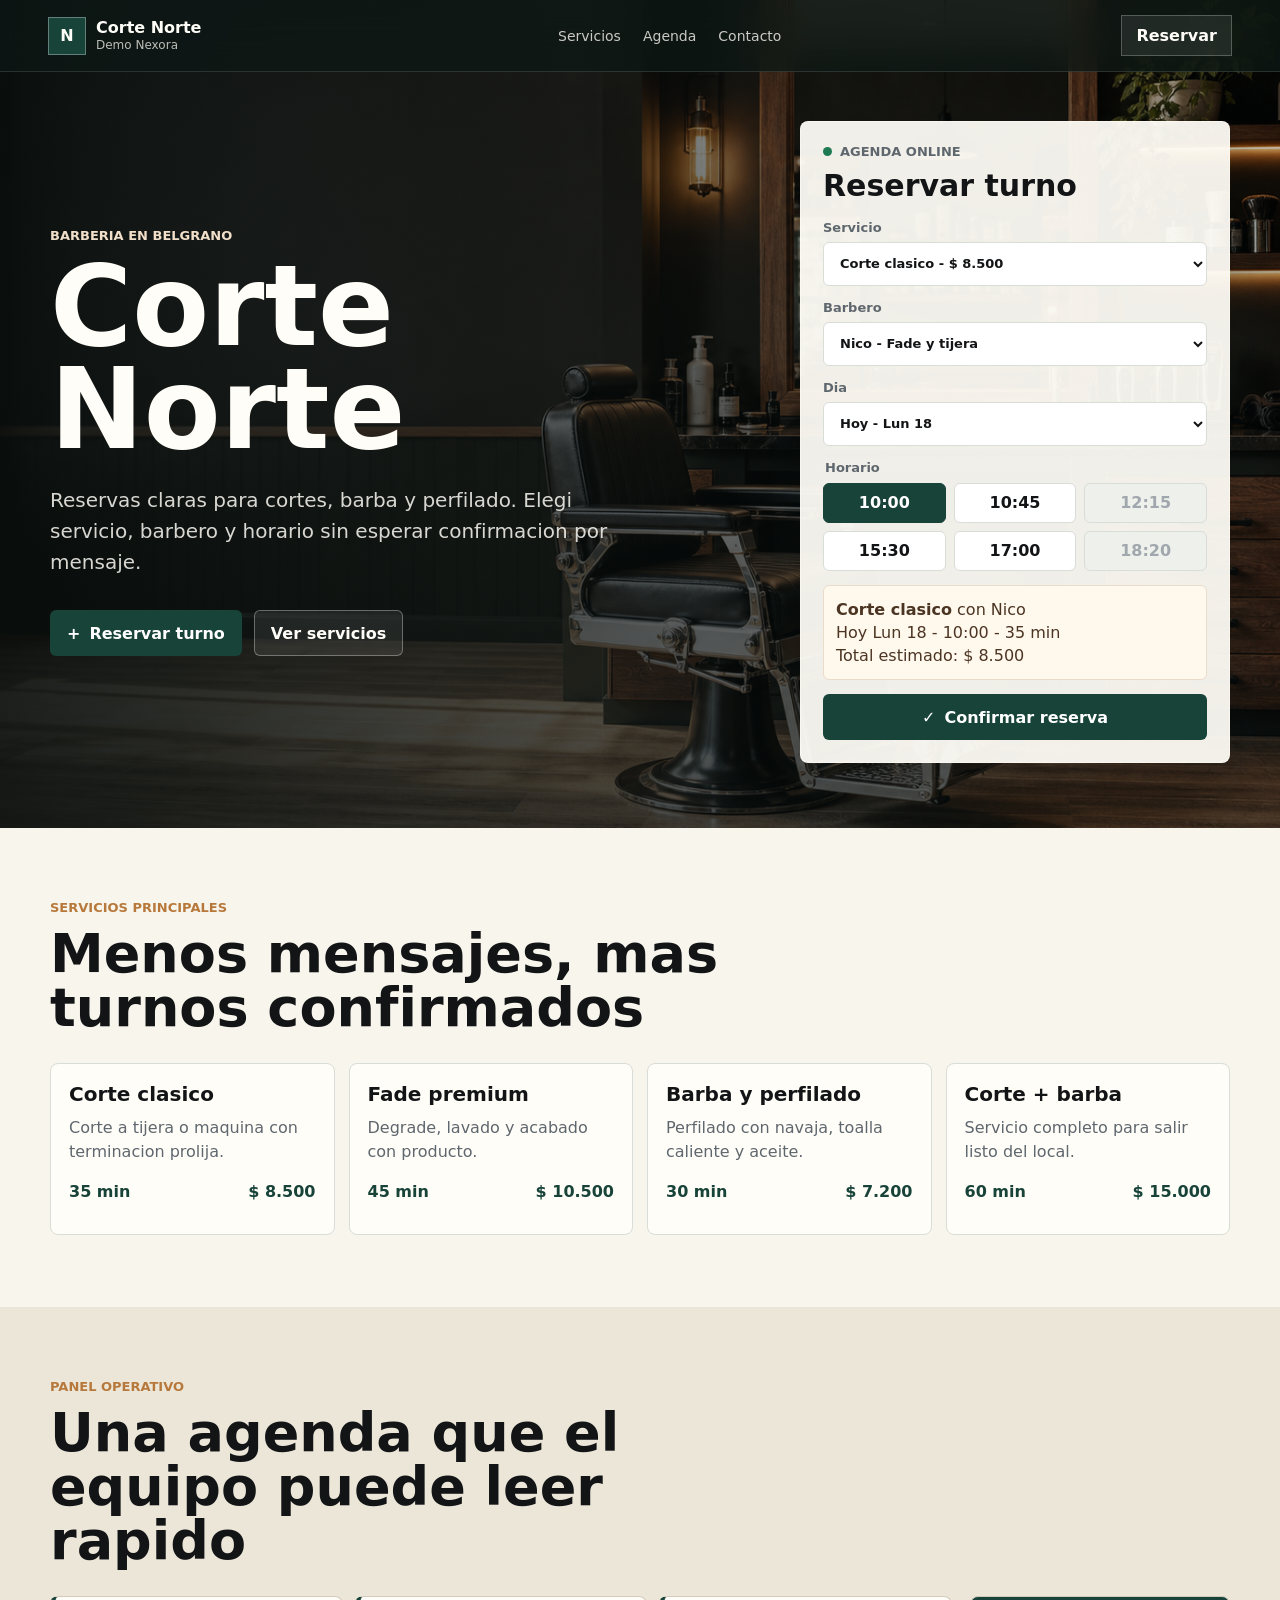
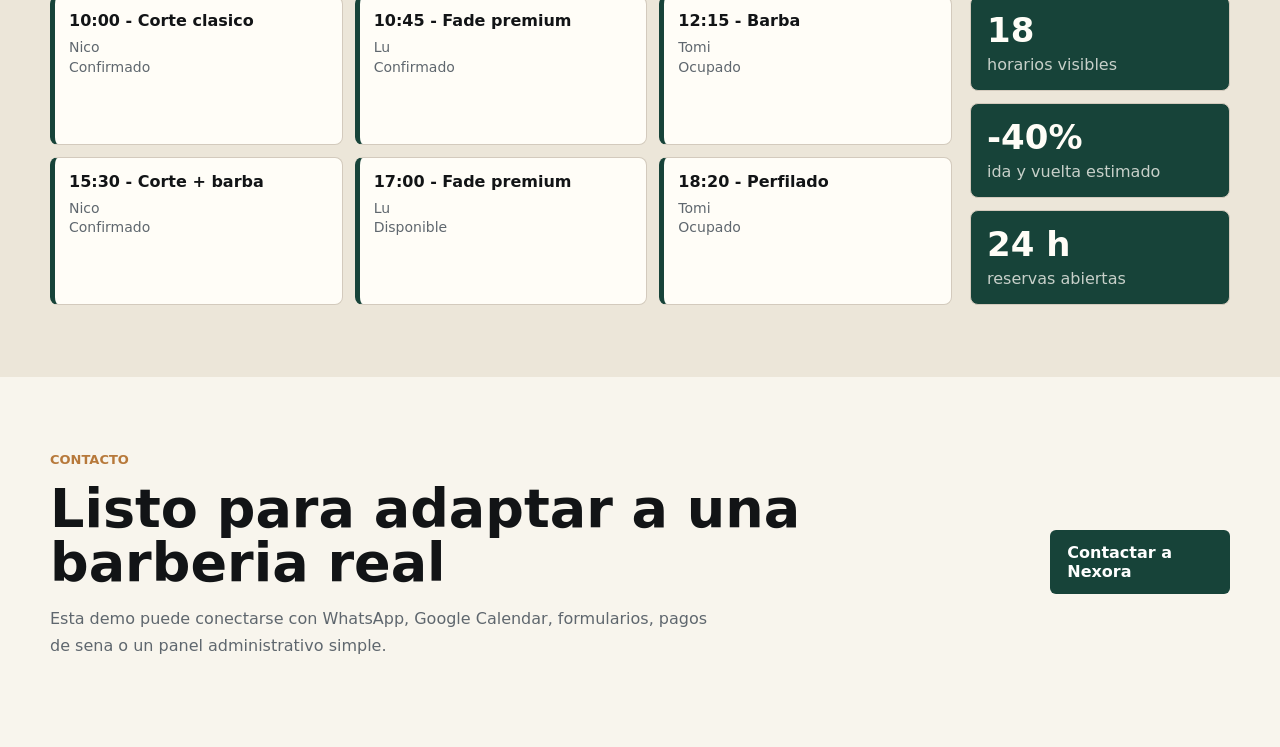
==== index.html @ 7b82f74c "Add Nexora barber booking demo" ====
<!doctype html>
<html lang="es">
  <head>
    <meta charset="utf-8">
    <meta name="viewport" content="width=device-width, initial-scale=1">
    <title>Corte Norte | Demo Nexora</title>
    <meta
      name="description"
      content="Demo Nexora para barberias: reservas online simples, servicios visibles y confirmacion rapida."
    >
    <link rel="stylesheet" href="styles.css">
  </head>
  <body>
    <header class="topbar" aria-label="Navegacion principal">
      <a class="brand" href="#inicio" aria-label="Ir al inicio">
        <span class="brand-mark" aria-hidden="true">N</span>
        <span>
          <strong>Corte Norte</strong>
          <small>Demo Nexora</small>
        </span>
      </a>
      <nav class="nav-links" aria-label="Secciones">
        <a href="#servicios">Servicios</a>
        <a href="#agenda">Agenda</a>
        <a href="#contacto">Contacto</a>
      </nav>
      <a class="topbar-action" href="#agenda">Reservar</a>
    </header>

    <main id="inicio">
      <section class="hero" aria-labelledby="hero-title">
        <div class="hero-media" aria-hidden="true"></div>
        <div class="hero-shade" aria-hidden="true"></div>
        <div class="hero-content">
          <div class="hero-copy">
            <p class="eyebrow">Barberia en Belgrano</p>
            <h1 id="hero-title">Corte Norte</h1>
            <p>
              Reservas claras para cortes, barba y perfilado. Elegi servicio,
              barbero y horario sin esperar confirmacion por mensaje.
            </p>
            <div class="hero-actions">
              <a class="button primary" href="#agenda">
                <span aria-hidden="true">+</span>
                Reservar turno
              </a>
              <a class="button secondary" href="#servicios">Ver servicios</a>
            </div>
          </div>

          <aside class="booking-panel" id="agenda" aria-labelledby="booking-title">
            <div class="panel-heading">
              <span class="status-dot" aria-hidden="true"></span>
              <span>Agenda online</span>
            </div>
            <h2 id="booking-title">Reservar turno</h2>

            <form class="booking-form" id="booking-form">
              <label>
                Servicio
                <select id="service" name="service"></select>
              </label>

              <label>
                Barbero
                <select id="barber" name="barber"></select>
              </label>

              <label>
                Dia
                <select id="day" name="day"></select>
              </label>

              <fieldset class="time-fieldset">
                <legend>Horario</legend>
                <div class="time-grid" id="time-grid"></div>
              </fieldset>

              <div class="summary" id="summary" aria-live="polite"></div>

              <button class="button primary full" type="submit">
                <span aria-hidden="true">&#10003;</span>
                Confirmar reserva
              </button>
            </form>
          </aside>
        </div>
      </section>

      <section class="section services" id="servicios" aria-labelledby="services-title">
        <div class="section-heading">
          <p class="eyebrow">Servicios principales</p>
          <h2 id="services-title">Menos mensajes, mas turnos confirmados</h2>
        </div>
        <div class="service-grid" id="service-grid"></div>
      </section>

      <section class="section operations" aria-labelledby="operations-title">
        <div class="section-heading">
          <p class="eyebrow">Panel operativo</p>
          <h2 id="operations-title">Una agenda que el equipo puede leer rapido</h2>
        </div>
        <div class="ops-layout">
          <div class="schedule-board" id="schedule-board" aria-label="Turnos del dia"></div>
          <div class="metrics">
            <div>
              <strong id="metric-slots">18</strong>
              <span>horarios visibles</span>
            </div>
            <div>
              <strong id="metric-whatsapp">-40%</strong>
              <span>ida y vuelta estimado</span>
            </div>
            <div>
              <strong>24 h</strong>
              <span>reservas abiertas</span>
            </div>
          </div>
        </div>
      </section>

      <section class="section contact" id="contacto" aria-labelledby="contact-title">
        <div>
          <p class="eyebrow">Contacto</p>
          <h2 id="contact-title">Listo para adaptar a una barberia real</h2>
          <p>
            Esta demo puede conectarse con WhatsApp, Google Calendar, formularios,
            pagos de sena o un panel administrativo simple.
          </p>
        </div>
        <a class="button primary" href="mailto:nexoratecharg@gmail.com?subject=Demo%20barberia%20Nexora">
          Contactar a Nexora
        </a>
      </section>
    </main>

    <div class="toast" id="toast" role="status" aria-live="polite"></div>

    <script src="app.js"></script>
  </body>
</html>
---- styles.css ----
:root {
  color-scheme: light;
  --ink: #121416;
  --muted: #5f676e;
  --line: #d8ddd7;
  --paper: #f8f5ed;
  --panel: #fffdf7;
  --brand: #174339;
  --brand-strong: #0d2c26;
  --accent: #b7793b;
  --accent-soft: #f1dfc9;
  --good: #1e7a53;
  --shadow: 0 24px 80px rgba(11, 20, 18, 0.22);
  font-family:
    Inter, ui-sans-serif, system-ui, -apple-system, BlinkMacSystemFont, "Segoe UI",
    sans-serif;
}

* {
  box-sizing: border-box;
}

html {
  scroll-behavior: smooth;
}

body {
  margin: 0;
  color: var(--ink);
  background: var(--paper);
  overflow-x: hidden;
}

a {
  color: inherit;
  text-decoration: none;
}

button,
input,
select {
  font: inherit;
}

.topbar {
  position: fixed;
  inset: 0 0 auto 0;
  z-index: 20;
  display: flex;
  align-items: center;
  justify-content: space-between;
  gap: 20px;
  min-height: 72px;
  padding: 14px clamp(18px, 4vw, 48px);
  color: #fffdf7;
  background: rgba(13, 24, 22, 0.72);
  backdrop-filter: blur(18px);
  border-bottom: 1px solid rgba(255, 255, 255, 0.12);
}

.brand {
  display: inline-flex;
  align-items: center;
  gap: 10px;
  min-width: 170px;
}

.brand-mark {
  display: grid;
  place-items: center;
  width: 38px;
  height: 38px;
  border: 1px solid rgba(255, 255, 255, 0.32);
  background: var(--brand);
  font-weight: 800;
}

.brand strong,
.brand small {
  display: block;
  line-height: 1.1;
}

.brand small {
  margin-top: 3px;
  color: rgba(255, 253, 247, 0.72);
  font-size: 12px;
}

.nav-links {
  display: flex;
  align-items: center;
  justify-content: center;
  gap: 22px;
  color: rgba(255, 253, 247, 0.78);
  font-size: 14px;
}

.nav-links a:hover {
  color: #fff;
}

.topbar-action {
  padding: 10px 14px;
  border: 1px solid rgba(255, 255, 255, 0.24);
  background: rgba(255, 255, 255, 0.08);
  font-weight: 700;
}

.hero {
  position: relative;
  min-height: 92vh;
  overflow: hidden;
  color: #fffdf7;
}

.hero-media {
  position: absolute;
  inset: 0;
  background-image: url("assets/barber-hero.png");
  background-size: cover;
  background-position: center right;
  transform: scale(1.02);
}

.hero-shade {
  position: absolute;
  inset: 0;
  background:
    linear-gradient(90deg, rgba(9, 14, 13, 0.88), rgba(9, 14, 13, 0.56) 47%, rgba(9, 14, 13, 0.18)),
    linear-gradient(0deg, rgba(9, 14, 13, 0.42), rgba(9, 14, 13, 0));
}

.hero-content {
  position: relative;
  z-index: 1;
  display: grid;
  grid-template-columns: minmax(0, 1fr) minmax(340px, 430px);
  align-items: center;
  gap: clamp(24px, 6vw, 84px);
  width: min(1180px, calc(100% - 36px));
  min-height: 92vh;
  margin: 0 auto;
  padding: 112px 0 56px;
}

.hero-copy {
  max-width: 660px;
}

.eyebrow {
  margin: 0 0 12px;
  color: var(--accent-soft);
  font-size: 13px;
  font-weight: 800;
  letter-spacing: 0;
  text-transform: uppercase;
}

.hero h1 {
  margin: 0;
  font-size: clamp(58px, 10vw, 112px);
  line-height: 0.92;
  letter-spacing: 0;
}

.hero-copy p:not(.eyebrow) {
  max-width: 560px;
  margin: 24px 0 0;
  color: rgba(255, 253, 247, 0.84);
  font-size: 20px;
  line-height: 1.55;
}

.hero-actions {
  display: flex;
  flex-wrap: wrap;
  gap: 12px;
  margin-top: 32px;
}

.button {
  display: inline-flex;
  align-items: center;
  justify-content: center;
  gap: 9px;
  min-height: 46px;
  padding: 12px 16px;
  border: 1px solid transparent;
  border-radius: 6px;
  cursor: pointer;
  font-weight: 800;
  transition:
    transform 160ms ease,
    background 160ms ease,
    border-color 160ms ease;
}

.button:hover {
  transform: translateY(-1px);
}

.button.primary {
  color: #fff;
  background: var(--brand);
}

.button.primary:hover {
  background: var(--brand-strong);
}

.button.secondary {
  color: #fffdf7;
  border-color: rgba(255, 255, 255, 0.32);
  background: rgba(255, 255, 255, 0.08);
}

.button.full {
  width: 100%;
}

.booking-panel {
  padding: 22px;
  color: var(--ink);
  background: rgba(255, 253, 247, 0.94);
  border: 1px solid rgba(255, 253, 247, 0.48);
  border-radius: 8px;
  box-shadow: var(--shadow);
}

.panel-heading {
  display: flex;
  align-items: center;
  gap: 8px;
  color: var(--muted);
  font-size: 13px;
  font-weight: 800;
  text-transform: uppercase;
}

.status-dot {
  width: 9px;
  height: 9px;
  border-radius: 999px;
  background: var(--good);
}

.booking-panel h2 {
  margin: 10px 0 18px;
  font-size: 30px;
  line-height: 1.1;
  letter-spacing: 0;
}

.booking-form {
  display: grid;
  gap: 14px;
}

label,
.time-fieldset legend {
  display: grid;
  gap: 7px;
  color: var(--muted);
  font-size: 13px;
  font-weight: 800;
}

select {
  width: 100%;
  min-height: 44px;
  padding: 10px 12px;
  color: var(--ink);
  background: #fff;
  border: 1px solid var(--line);
  border-radius: 6px;
}

.time-fieldset {
  min-width: 0;
  margin: 0;
  padding: 0;
  border: 0;
}

.time-grid {
  display: grid;
  grid-template-columns: repeat(3, minmax(0, 1fr));
  gap: 8px;
  margin-top: 8px;
}

.time-option {
  min-height: 40px;
  border: 1px solid var(--line);
  border-radius: 6px;
  color: var(--ink);
  background: #fff;
  cursor: pointer;
  font-weight: 800;
}

.time-option:hover,
.time-option.is-selected {
  color: #fff;
  border-color: var(--brand);
  background: var(--brand);
}

.time-option:disabled {
  color: #a0a7ad;
  background: #eef0eb;
  cursor: not-allowed;
}

.summary {
  min-height: 66px;
  padding: 12px;
  border: 1px solid #eadccb;
  border-radius: 6px;
  background: #fff8ed;
  color: #4b3422;
  line-height: 1.45;
}

.section {
  width: min(1180px, calc(100% - 36px));
  margin: 0 auto;
  padding: 72px 0;
}

.section-heading {
  max-width: 740px;
  margin-bottom: 28px;
}

.section h2 {
  margin: 0;
  font-size: clamp(32px, 5vw, 54px);
  line-height: 1;
  letter-spacing: 0;
}

.services .eyebrow,
.operations .eyebrow,
.contact .eyebrow {
  color: var(--accent);
}

.service-grid {
  display: grid;
  grid-template-columns: repeat(4, minmax(0, 1fr));
  gap: 14px;
}

.service-item {
  min-height: 172px;
  padding: 18px;
  border: 1px solid var(--line);
  border-radius: 8px;
  background: var(--panel);
}

.service-item h3 {
  margin: 0;
  font-size: 20px;
}

.service-item p {
  margin: 10px 0 18px;
  color: var(--muted);
  line-height: 1.5;
}

.service-meta {
  display: flex;
  justify-content: space-between;
  gap: 10px;
  color: var(--brand);
  font-weight: 800;
}

.operations {
  width: 100%;
  padding-right: max(18px, calc((100% - 1180px) / 2));
  padding-left: max(18px, calc((100% - 1180px) / 2));
  background: #ece6d9;
}

.ops-layout {
  display: grid;
  grid-template-columns: minmax(0, 1fr) 260px;
  gap: 18px;
  align-items: stretch;
}

.schedule-board {
  display: grid;
  grid-template-columns: repeat(3, minmax(0, 1fr));
  gap: 12px;
}

.appointment {
  min-height: 96px;
  padding: 14px;
  border: 1px solid #d3cabd;
  border-left: 5px solid var(--brand);
  border-radius: 8px;
  background: var(--panel);
}

.appointment strong,
.appointment span {
  display: block;
}

.appointment strong {
  margin-bottom: 8px;
}

.appointment span {
  color: var(--muted);
  font-size: 14px;
  line-height: 1.4;
}

.metrics {
  display: grid;
  gap: 12px;
}

.metrics div {
  padding: 16px;
  border: 1px solid #d3cabd;
  border-radius: 8px;
  background: var(--brand);
  color: #fffdf7;
}

.metrics strong,
.metrics span {
  display: block;
}

.metrics strong {
  font-size: 34px;
  line-height: 1;
}

.metrics span {
  margin-top: 8px;
  color: rgba(255, 253, 247, 0.76);
}

.contact {
  display: flex;
  align-items: center;
  justify-content: space-between;
  gap: 28px;
}

.contact p {
  max-width: 680px;
  color: var(--muted);
  line-height: 1.65;
}

.toast {
  position: fixed;
  right: 18px;
  bottom: 18px;
  z-index: 30;
  max-width: min(380px, calc(100% - 36px));
  padding: 14px 16px;
  border-radius: 8px;
  color: #fff;
  background: var(--brand-strong);
  box-shadow: var(--shadow);
  opacity: 0;
  transform: translateY(12px);
  pointer-events: none;
  transition:
    opacity 180ms ease,
    transform 180ms ease;
}

.toast.is-visible {
  opacity: 1;
  transform: translateY(0);
}

@media (max-width: 920px) {
  .nav-links {
    display: none;
  }

  .hero-content {
    grid-template-columns: 1fr;
    padding-top: 104px;
  }

  .booking-panel {
    max-width: 560px;
  }

  .service-grid,
  .schedule-board,
  .ops-layout {
    grid-template-columns: 1fr 1fr;
  }

  .metrics {
    grid-column: 1 / -1;
    grid-template-columns: repeat(3, minmax(0, 1fr));
  }
}

@media (max-width: 640px) {
  .topbar {
    min-height: 66px;
  }

  .topbar-action {
    display: none;
  }

  .brand {
    min-width: 0;
  }

  .hero {
    min-height: 100vh;
  }

  .hero-content {
    min-height: 100vh;
    width: min(520px, calc(100% - 24px));
    padding: 92px 0 34px;
  }

  .hero h1 {
    font-size: 56px;
  }

  .hero-copy p:not(.eyebrow) {
    max-width: 350px;
    font-size: 17px;
    overflow-wrap: break-word;
  }

  .hero-actions,
  .contact {
    align-items: stretch;
    flex-direction: column;
  }

  .button {
    width: 100%;
  }

  .booking-panel {
    padding: 16px;
  }

  .time-grid {
    grid-template-columns: repeat(2, minmax(0, 1fr));
  }

  .service-grid,
  .schedule-board,
  .ops-layout,
  .metrics {
    grid-template-columns: 1fr;
  }

  .section {
    width: min(520px, calc(100% - 24px));
    padding: 54px 0;
  }
}
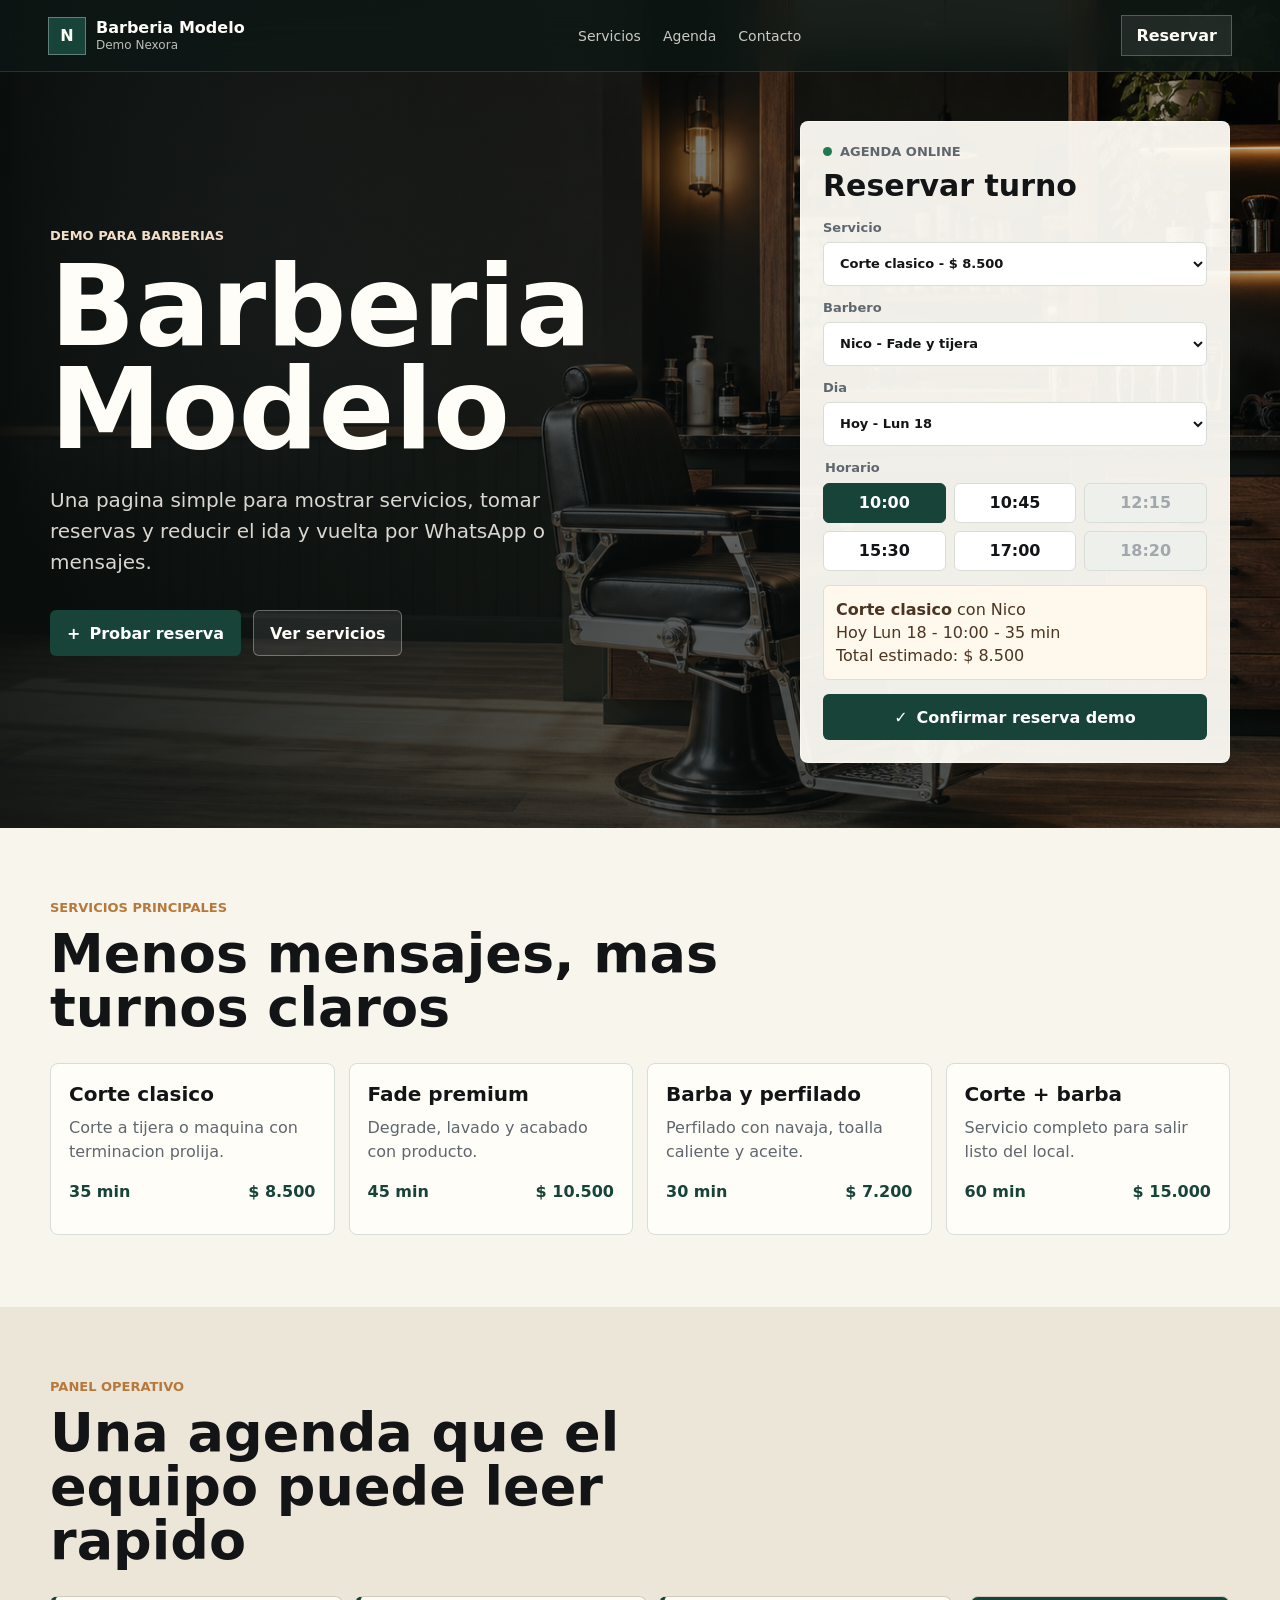
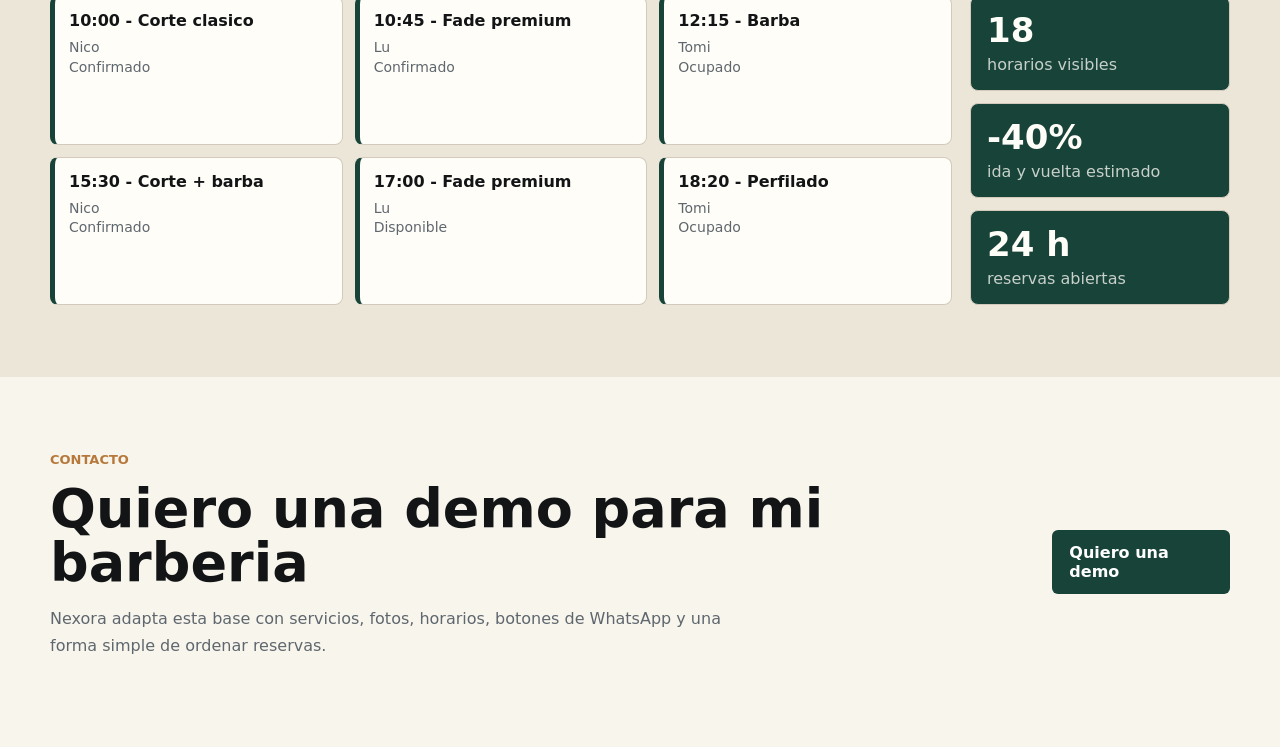
==== commit 73f8aa32: "Prepare barber outreach launch assets" ====
--- a/index.html
+++ b/index.html
@@ -3,7 +3,7 @@
   <head>
     <meta charset="utf-8">
     <meta name="viewport" content="width=device-width, initial-scale=1">
-    <title>Corte Norte | Demo Nexora</title>
+    <title>Barberia Modelo | Demo Nexora</title>
     <meta
       name="description"
       content="Demo Nexora para barberias: reservas online simples, servicios visibles y confirmacion rapida."
@@ -15,7 +15,7 @@
       <a class="brand" href="#inicio" aria-label="Ir al inicio">
         <span class="brand-mark" aria-hidden="true">N</span>
         <span>
-          <strong>Corte Norte</strong>
+          <strong>Barberia Modelo</strong>
           <small>Demo Nexora</small>
         </span>
       </a>
@@ -33,16 +33,16 @@
         <div class="hero-shade" aria-hidden="true"></div>
         <div class="hero-content">
           <div class="hero-copy">
-            <p class="eyebrow">Barberia en Belgrano</p>
-            <h1 id="hero-title">Corte Norte</h1>
+            <p class="eyebrow">Demo para barberias</p>
+            <h1 id="hero-title">Barberia Modelo</h1>
             <p>
-              Reservas claras para cortes, barba y perfilado. Elegi servicio,
-              barbero y horario sin esperar confirmacion por mensaje.
+              Una pagina simple para mostrar servicios, tomar reservas y
+              reducir el ida y vuelta por WhatsApp o mensajes.
             </p>
             <div class="hero-actions">
               <a class="button primary" href="#agenda">
                 <span aria-hidden="true">+</span>
-                Reservar turno
+                Probar reserva
               </a>
               <a class="button secondary" href="#servicios">Ver servicios</a>
             </div>
@@ -80,7 +80,7 @@
 
               <button class="button primary full" type="submit">
                 <span aria-hidden="true">&#10003;</span>
-                Confirmar reserva
+                Confirmar reserva demo
               </button>
             </form>
           </aside>
@@ -90,7 +90,7 @@
       <section class="section services" id="servicios" aria-labelledby="services-title">
         <div class="section-heading">
           <p class="eyebrow">Servicios principales</p>
-          <h2 id="services-title">Menos mensajes, mas turnos confirmados</h2>
+          <h2 id="services-title">Menos mensajes, mas turnos claros</h2>
         </div>
         <div class="service-grid" id="service-grid"></div>
       </section>
@@ -98,7 +98,7 @@
       <section class="section operations" aria-labelledby="operations-title">
         <div class="section-heading">
           <p class="eyebrow">Panel operativo</p>
-          <h2 id="operations-title">Una agenda que el equipo puede leer rapido</h2>
+        <h2 id="operations-title">Una agenda que el equipo puede leer rapido</h2>
         </div>
         <div class="ops-layout">
           <div class="schedule-board" id="schedule-board" aria-label="Turnos del dia"></div>
@@ -122,14 +122,14 @@
       <section class="section contact" id="contacto" aria-labelledby="contact-title">
         <div>
           <p class="eyebrow">Contacto</p>
-          <h2 id="contact-title">Listo para adaptar a una barberia real</h2>
+          <h2 id="contact-title">Quiero una demo para mi barberia</h2>
           <p>
-            Esta demo puede conectarse con WhatsApp, Google Calendar, formularios,
-            pagos de sena o un panel administrativo simple.
+            Nexora adapta esta base con servicios, fotos, horarios, botones de
+            WhatsApp y una forma simple de ordenar reservas.
           </p>
         </div>
-        <a class="button primary" href="mailto:nexoratecharg@gmail.com?subject=Demo%20barberia%20Nexora">
-          Contactar a Nexora
+        <a class="button primary" href="mailto:nexoratecharg@gmail.com?subject=Quiero%20una%20demo%20para%20mi%20barberia">
+          Quiero una demo
         </a>
       </section>
     </main>
--- a/styles.css
+++ b/styles.css
@@ -62,7 +62,7 @@
   display: inline-flex;
   align-items: center;
   gap: 10px;
-  min-width: 170px;
+  min-width: 210px;
 }
 
 .brand-mark {
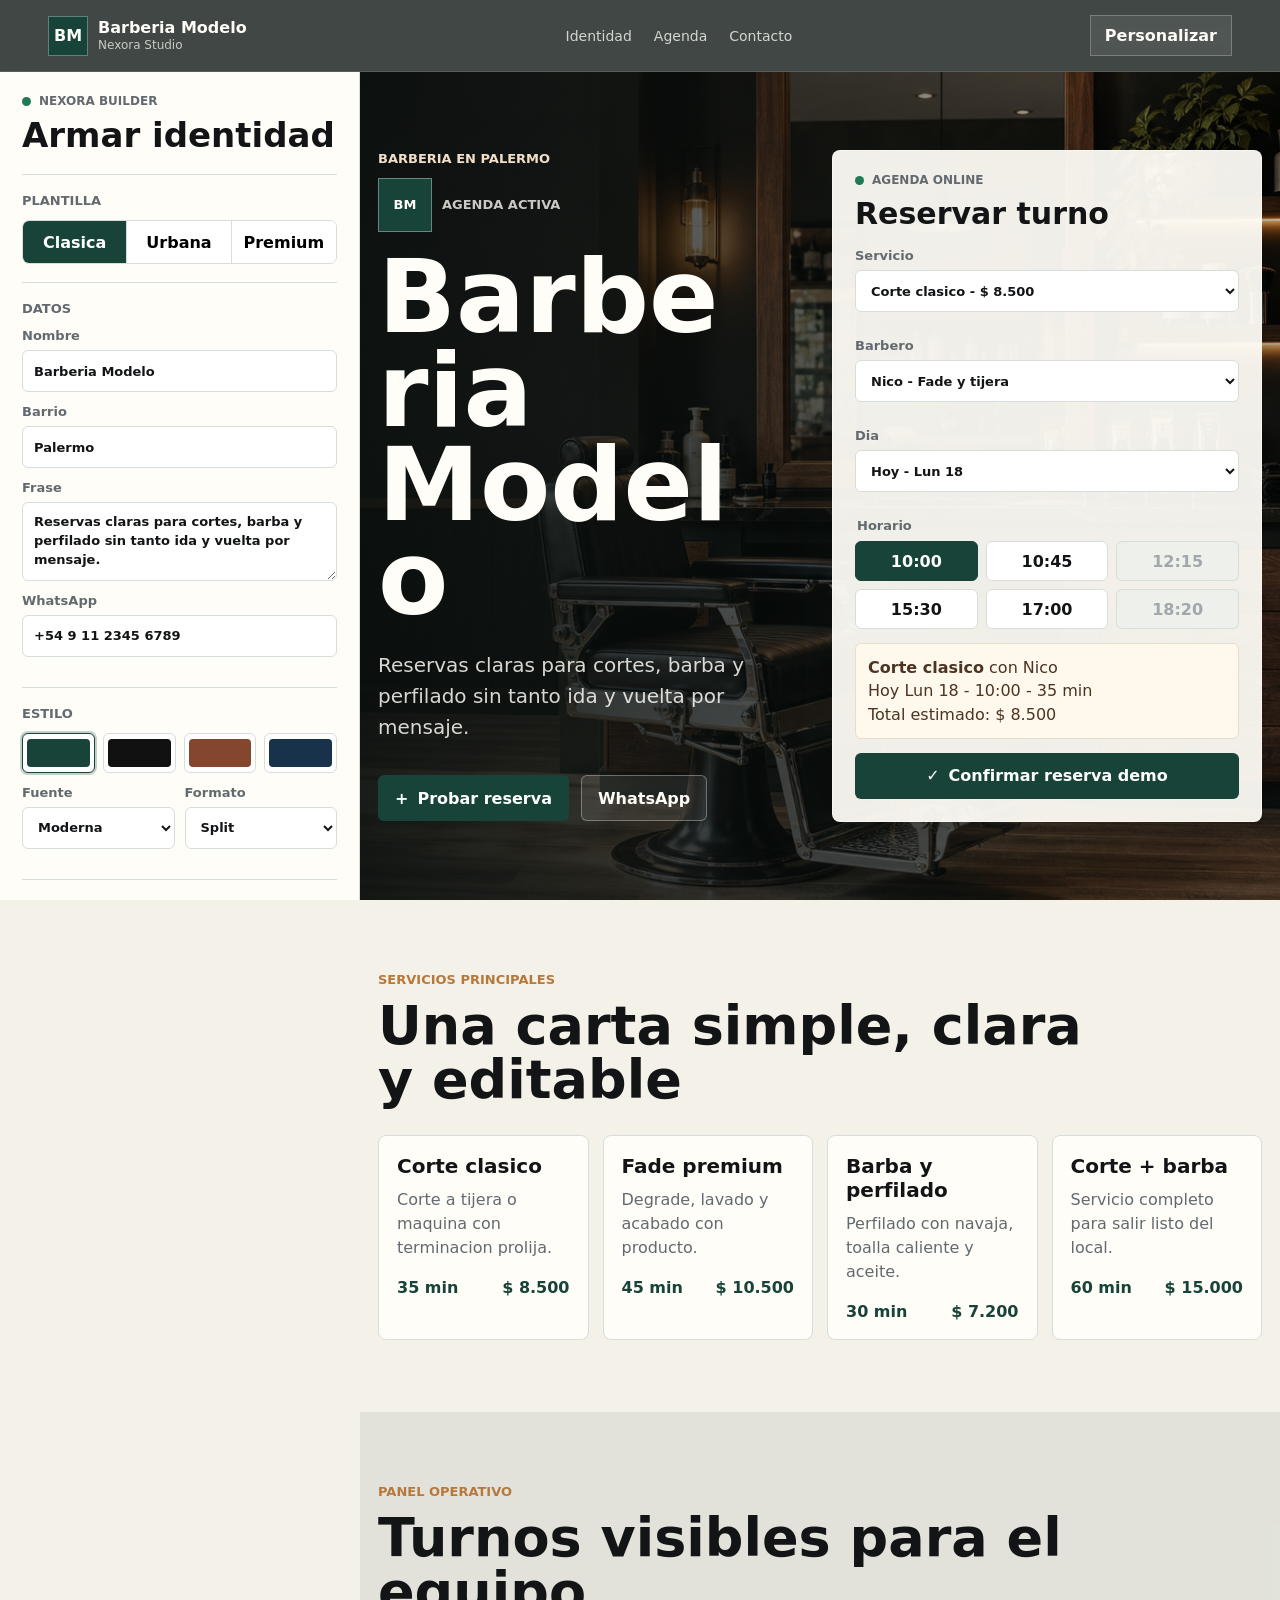
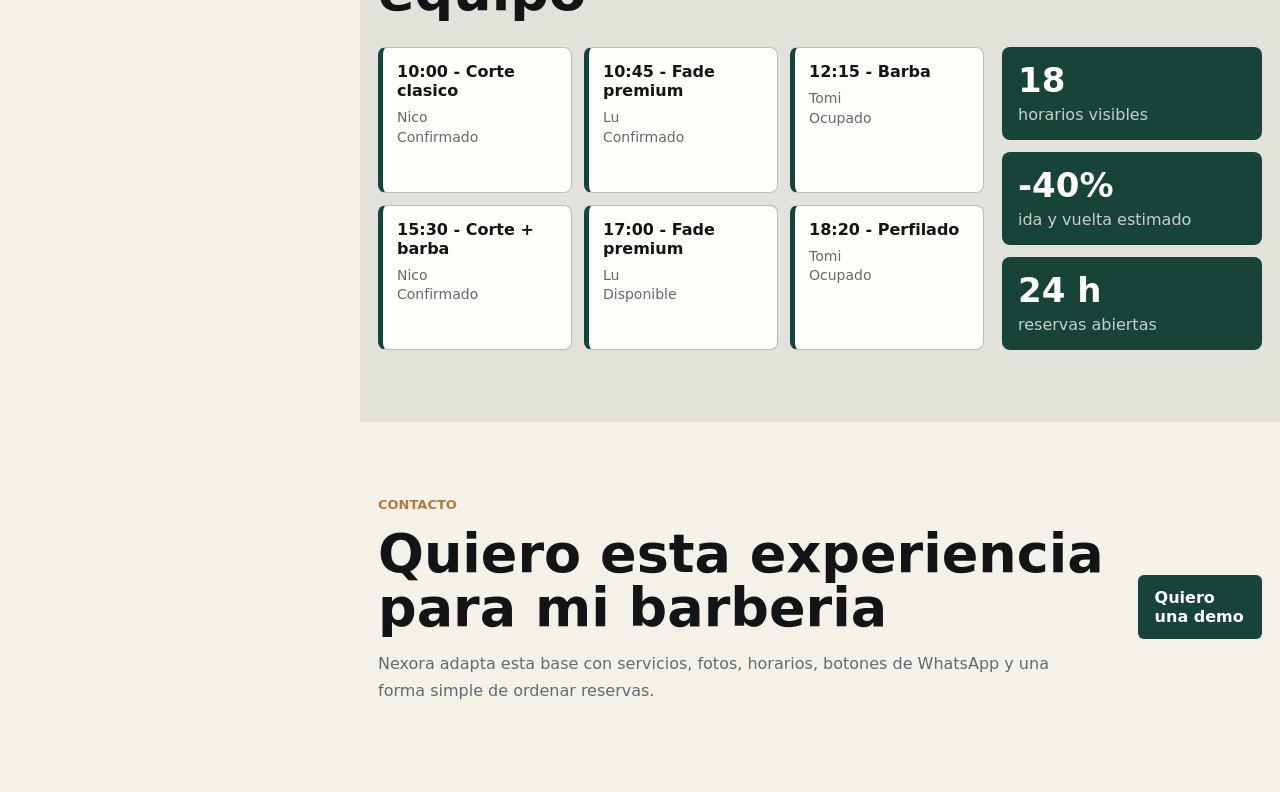
==== commit 2ed74b2c: "Add customizable barber SPA builder" ====
--- a/index.html
+++ b/index.html
@@ -3,135 +3,234 @@
   <head>
     <meta charset="utf-8">
     <meta name="viewport" content="width=device-width, initial-scale=1">
-    <title>Barberia Modelo | Demo Nexora</title>
+    <title>Barberia Modelo | Nexora</title>
     <meta
       name="description"
-      content="Demo Nexora para barberias: reservas online simples, servicios visibles y confirmacion rapida."
+      content="SPA Nexora para barberias: identidad editable, reservas online y demo comercial interactiva."
     >
     <link rel="stylesheet" href="styles.css">
   </head>
-  <body>
+  <body data-theme="verde" data-font="sans" data-layout="split">
     <header class="topbar" aria-label="Navegacion principal">
-      <a class="brand" href="#inicio" aria-label="Ir al inicio">
-        <span class="brand-mark" aria-hidden="true">N</span>
+      <a class="brand" href="#preview" aria-label="Ir al inicio">
+        <span class="brand-mark" data-logo-mark aria-hidden="true">BM</span>
         <span>
-          <strong>Barberia Modelo</strong>
-          <small>Demo Nexora</small>
+          <strong data-business-name>Barberia Modelo</strong>
+          <small>Nexora Studio</small>
         </span>
       </a>
       <nav class="nav-links" aria-label="Secciones">
-        <a href="#servicios">Servicios</a>
+        <a href="#identidad">Identidad</a>
         <a href="#agenda">Agenda</a>
         <a href="#contacto">Contacto</a>
       </nav>
-      <a class="topbar-action" href="#agenda">Reservar</a>
+      <a class="topbar-action" href="#identidad">Personalizar</a>
     </header>
 
-    <main id="inicio">
-      <section class="hero" aria-labelledby="hero-title">
-        <div class="hero-media" aria-hidden="true"></div>
-        <div class="hero-shade" aria-hidden="true"></div>
-        <div class="hero-content">
-          <div class="hero-copy">
-            <p class="eyebrow">Demo para barberias</p>
-            <h1 id="hero-title">Barberia Modelo</h1>
+    <main class="builder-shell">
+      <aside class="builder-panel" id="identidad" aria-labelledby="builder-title">
+        <div class="panel-heading">
+          <span class="status-dot" aria-hidden="true"></span>
+          <span>Nexora builder</span>
+        </div>
+        <h1 id="builder-title">Armar identidad</h1>
+
+        <section class="control-group" aria-labelledby="templates-title">
+          <h2 id="templates-title">Plantilla</h2>
+          <div class="segmented" role="group" aria-label="Plantillas">
+            <button class="segment is-active" type="button" data-preset="clasica">Clasica</button>
+            <button class="segment" type="button" data-preset="urbana">Urbana</button>
+            <button class="segment" type="button" data-preset="premium">Premium</button>
+          </div>
+        </section>
+
+        <section class="control-group" aria-labelledby="identity-title">
+          <h2 id="identity-title">Datos</h2>
+          <label>
+            Nombre
+            <input id="business-name" type="text" value="Barberia Modelo" maxlength="34">
+          </label>
+          <label>
+            Barrio
+            <input id="district" type="text" value="Palermo" maxlength="30">
+          </label>
+          <label>
+            Frase
+            <textarea id="tagline" rows="3" maxlength="140">Reservas claras para cortes, barba y perfilado sin tanto ida y vuelta por mensaje.</textarea>
+          </label>
+          <label>
+            WhatsApp
+            <input id="whatsapp" type="tel" value="+54 9 11 2345 6789" maxlength="24">
+          </label>
+        </section>
+
+        <section class="control-group" aria-labelledby="style-title">
+          <h2 id="style-title">Estilo</h2>
+          <div class="swatches" role="group" aria-label="Paletas">
+            <button class="swatch is-active" type="button" data-theme="verde" aria-label="Verde">
+              <span style="background:#174339"></span>
+            </button>
+            <button class="swatch" type="button" data-theme="noir" aria-label="Noir">
+              <span style="background:#111111"></span>
+            </button>
+            <button class="swatch" type="button" data-theme="cobre" aria-label="Cobre">
+              <span style="background:#84472d"></span>
+            </button>
+            <button class="swatch" type="button" data-theme="azul" aria-label="Azul">
+              <span style="background:#17324a"></span>
+            </button>
+          </div>
+
+          <div class="split-controls">
+            <label>
+              Fuente
+              <select id="font-style">
+                <option value="sans">Moderna</option>
+                <option value="serif">Clasica</option>
+                <option value="mono">Tecnica</option>
+              </select>
+            </label>
+            <label>
+              Formato
+              <select id="layout-style">
+                <option value="split">Split</option>
+                <option value="editorial">Editorial</option>
+                <option value="compact">Compacto</option>
+              </select>
+            </label>
+          </div>
+        </section>
+
+        <section class="control-group" aria-labelledby="images-title">
+          <h2 id="images-title">Imagenes</h2>
+          <label class="file-control">
+            Perfil
+            <input id="profile-image" type="file" accept="image/*">
+          </label>
+          <label class="file-control">
+            Fondo
+            <input id="background-image" type="file" accept="image/*">
+          </label>
+        </section>
+
+        <div class="builder-actions">
+          <button class="button primary" id="copy-summary" type="button">Copiar resumen</button>
+          <button class="button ghost" id="reset-builder" type="button">Restablecer</button>
+        </div>
+      </aside>
+
+      <div class="preview-surface" id="preview">
+        <section class="hero" aria-labelledby="hero-title">
+          <div class="hero-media" id="hero-media" aria-hidden="true"></div>
+          <div class="hero-shade" aria-hidden="true"></div>
+          <div class="hero-content">
+            <div class="hero-copy">
+              <p class="eyebrow" id="hero-eyebrow">Barberia en Palermo</p>
+              <div class="profile-row">
+                <span class="profile-image" data-logo-mark aria-hidden="true">BM</span>
+                <span>Agenda activa</span>
+              </div>
+              <h2 id="hero-title" data-business-name>Barberia Modelo</h2>
+              <p id="hero-tagline">
+                Reservas claras para cortes, barba y perfilado sin tanto ida y
+                vuelta por mensaje.
+              </p>
+              <div class="hero-actions">
+                <a class="button primary" href="#agenda">
+                  <span aria-hidden="true">+</span>
+                  Probar reserva
+                </a>
+                <a class="button secondary" id="whatsapp-link" href="https://wa.me/" target="_blank" rel="noreferrer">
+                  WhatsApp
+                </a>
+              </div>
+            </div>
+
+            <aside class="booking-panel" id="agenda" aria-labelledby="booking-title">
+              <div class="panel-heading">
+                <span class="status-dot" aria-hidden="true"></span>
+                <span>Agenda online</span>
+              </div>
+              <h2 id="booking-title">Reservar turno</h2>
+
+              <form class="booking-form" id="booking-form">
+                <label>
+                  Servicio
+                  <select id="service" name="service"></select>
+                </label>
+
+                <label>
+                  Barbero
+                  <select id="barber" name="barber"></select>
+                </label>
+
+                <label>
+                  Dia
+                  <select id="day" name="day"></select>
+                </label>
+
+                <fieldset class="time-fieldset">
+                  <legend>Horario</legend>
+                  <div class="time-grid" id="time-grid"></div>
+                </fieldset>
+
+                <div class="summary" id="summary" aria-live="polite"></div>
+
+                <button class="button primary full" type="submit">
+                  <span aria-hidden="true">&#10003;</span>
+                  Confirmar reserva demo
+                </button>
+              </form>
+            </aside>
+          </div>
+        </section>
+
+        <section class="section services" id="servicios" aria-labelledby="services-title">
+          <div class="section-heading">
+            <p class="eyebrow">Servicios principales</p>
+            <h2 id="services-title">Una carta simple, clara y editable</h2>
+          </div>
+          <div class="service-grid" id="service-grid"></div>
+        </section>
+
+        <section class="section operations" aria-labelledby="operations-title">
+          <div class="section-heading">
+            <p class="eyebrow">Panel operativo</p>
+            <h2 id="operations-title">Turnos visibles para el equipo</h2>
+          </div>
+          <div class="ops-layout">
+            <div class="schedule-board" id="schedule-board" aria-label="Turnos del dia"></div>
+            <div class="metrics">
+              <div>
+                <strong id="metric-slots">18</strong>
+                <span>horarios visibles</span>
+              </div>
+              <div>
+                <strong id="metric-whatsapp">-40%</strong>
+                <span>ida y vuelta estimado</span>
+              </div>
+              <div>
+                <strong>24 h</strong>
+                <span>reservas abiertas</span>
+              </div>
+            </div>
+          </div>
+        </section>
+
+        <section class="section contact" id="contacto" aria-labelledby="contact-title">
+          <div>
+            <p class="eyebrow">Contacto</p>
+            <h2 id="contact-title">Quiero esta experiencia para mi barberia</h2>
             <p>
-              Una pagina simple para mostrar servicios, tomar reservas y
-              reducir el ida y vuelta por WhatsApp o mensajes.
+              Nexora adapta esta base con servicios, fotos, horarios, botones
+              de WhatsApp y una forma simple de ordenar reservas.
             </p>
-            <div class="hero-actions">
-              <a class="button primary" href="#agenda">
-                <span aria-hidden="true">+</span>
-                Probar reserva
-              </a>
-              <a class="button secondary" href="#servicios">Ver servicios</a>
-            </div>
-          </div>
-
-          <aside class="booking-panel" id="agenda" aria-labelledby="booking-title">
-            <div class="panel-heading">
-              <span class="status-dot" aria-hidden="true"></span>
-              <span>Agenda online</span>
-            </div>
-            <h2 id="booking-title">Reservar turno</h2>
-
-            <form class="booking-form" id="booking-form">
-              <label>
-                Servicio
-                <select id="service" name="service"></select>
-              </label>
-
-              <label>
-                Barbero
-                <select id="barber" name="barber"></select>
-              </label>
-
-              <label>
-                Dia
-                <select id="day" name="day"></select>
-              </label>
-
-              <fieldset class="time-fieldset">
-                <legend>Horario</legend>
-                <div class="time-grid" id="time-grid"></div>
-              </fieldset>
-
-              <div class="summary" id="summary" aria-live="polite"></div>
-
-              <button class="button primary full" type="submit">
-                <span aria-hidden="true">&#10003;</span>
-                Confirmar reserva demo
-              </button>
-            </form>
-          </aside>
-        </div>
-      </section>
-
-      <section class="section services" id="servicios" aria-labelledby="services-title">
-        <div class="section-heading">
-          <p class="eyebrow">Servicios principales</p>
-          <h2 id="services-title">Menos mensajes, mas turnos claros</h2>
-        </div>
-        <div class="service-grid" id="service-grid"></div>
-      </section>
-
-      <section class="section operations" aria-labelledby="operations-title">
-        <div class="section-heading">
-          <p class="eyebrow">Panel operativo</p>
-        <h2 id="operations-title">Una agenda que el equipo puede leer rapido</h2>
-        </div>
-        <div class="ops-layout">
-          <div class="schedule-board" id="schedule-board" aria-label="Turnos del dia"></div>
-          <div class="metrics">
-            <div>
-              <strong id="metric-slots">18</strong>
-              <span>horarios visibles</span>
-            </div>
-            <div>
-              <strong id="metric-whatsapp">-40%</strong>
-              <span>ida y vuelta estimado</span>
-            </div>
-            <div>
-              <strong>24 h</strong>
-              <span>reservas abiertas</span>
-            </div>
-          </div>
-        </div>
-      </section>
-
-      <section class="section contact" id="contacto" aria-labelledby="contact-title">
-        <div>
-          <p class="eyebrow">Contacto</p>
-          <h2 id="contact-title">Quiero una demo para mi barberia</h2>
-          <p>
-            Nexora adapta esta base con servicios, fotos, horarios, botones de
-            WhatsApp y una forma simple de ordenar reservas.
-          </p>
-        </div>
-        <a class="button primary" href="mailto:nexoratecharg@gmail.com?subject=Quiero%20una%20demo%20para%20mi%20barberia">
-          Quiero una demo
-        </a>
-      </section>
+          </div>
+          <a class="button primary" id="mail-link" href="mailto:nexoratecharg@gmail.com?subject=Quiero%20una%20demo%20para%20mi%20barberia">
+            Quiero una demo
+          </a>
+        </section>
+      </div>
     </main>
 
     <div class="toast" id="toast" role="status" aria-live="polite"></div>
--- a/styles.css
+++ b/styles.css
@@ -1,9 +1,9 @@
 :root {
   color-scheme: light;
   --ink: #121416;
-  --muted: #5f676e;
-  --line: #d8ddd7;
-  --paper: #f8f5ed;
+  --muted: #626a70;
+  --line: #d7ddd8;
+  --paper: #f4f1e9;
   --panel: #fffdf7;
   --brand: #174339;
   --brand-strong: #0d2c26;
@@ -11,9 +11,8 @@
   --accent-soft: #f1dfc9;
   --good: #1e7a53;
   --shadow: 0 24px 80px rgba(11, 20, 18, 0.22);
-  font-family:
-    Inter, ui-sans-serif, system-ui, -apple-system, BlinkMacSystemFont, "Segoe UI",
-    sans-serif;
+  --font-main: Inter, ui-sans-serif, system-ui, -apple-system, BlinkMacSystemFont,
+    "Segoe UI", sans-serif;
 }
 
 * {
@@ -28,7 +27,40 @@
   margin: 0;
   color: var(--ink);
   background: var(--paper);
+  font-family: var(--font-main);
   overflow-x: hidden;
+}
+
+body[data-theme="noir"] {
+  --paper: #ecebe7;
+  --brand: #151515;
+  --brand-strong: #050505;
+  --accent: #8d734f;
+  --accent-soft: #d8c7aa;
+}
+
+body[data-theme="cobre"] {
+  --paper: #f2ebe4;
+  --brand: #84472d;
+  --brand-strong: #512b1b;
+  --accent: #1e5a50;
+  --accent-soft: #f5d8c2;
+}
+
+body[data-theme="azul"] {
+  --paper: #eef2f4;
+  --brand: #17324a;
+  --brand-strong: #0d1f2f;
+  --accent: #b7793b;
+  --accent-soft: #d8e7ef;
+}
+
+body[data-font="serif"] {
+  --font-main: Georgia, Cambria, "Times New Roman", serif;
+}
+
+body[data-font="mono"] {
+  --font-main: "Cascadia Mono", "SFMono-Regular", Consolas, monospace;
 }
 
 a {
@@ -38,14 +70,15 @@
 
 button,
 input,
-select {
+select,
+textarea {
   font: inherit;
 }
 
 .topbar {
   position: fixed;
   inset: 0 0 auto 0;
-  z-index: 20;
+  z-index: 30;
   display: flex;
   align-items: center;
   justify-content: space-between;
@@ -53,7 +86,7 @@
   min-height: 72px;
   padding: 14px clamp(18px, 4vw, 48px);
   color: #fffdf7;
-  background: rgba(13, 24, 22, 0.72);
+  background: rgba(13, 24, 22, 0.78);
   backdrop-filter: blur(18px);
   border-bottom: 1px solid rgba(255, 255, 255, 0.12);
 }
@@ -62,23 +95,39 @@
   display: inline-flex;
   align-items: center;
   gap: 10px;
-  min-width: 210px;
+  min-width: 220px;
+}
+
+.brand-mark,
+.profile-image {
+  display: grid;
+  place-items: center;
+  flex: 0 0 auto;
+  overflow: hidden;
+  background-color: var(--brand);
+  background-position: center;
+  background-size: cover;
+  color: #fffdf7;
+  font-weight: 900;
 }
 
 .brand-mark {
-  display: grid;
-  place-items: center;
-  width: 38px;
-  height: 38px;
+  width: 40px;
+  height: 40px;
   border: 1px solid rgba(255, 255, 255, 0.32);
-  background: var(--brand);
-  font-weight: 800;
 }
 
 .brand strong,
 .brand small {
   display: block;
   line-height: 1.1;
+}
+
+.brand strong {
+  max-width: 190px;
+  overflow: hidden;
+  text-overflow: ellipsis;
+  white-space: nowrap;
 }
 
 .brand small {
@@ -104,79 +153,168 @@
   padding: 10px 14px;
   border: 1px solid rgba(255, 255, 255, 0.24);
   background: rgba(255, 255, 255, 0.08);
-  font-weight: 700;
-}
-
-.hero {
-  position: relative;
-  min-height: 92vh;
+  font-weight: 800;
+}
+
+.builder-shell {
+  display: grid;
+  grid-template-columns: minmax(300px, 360px) minmax(0, 1fr);
+  gap: 0;
+  padding-top: 72px;
+}
+
+.builder-panel {
+  position: sticky;
+  top: 72px;
+  z-index: 20;
+  align-self: start;
+  height: calc(100vh - 72px);
+  overflow: auto;
+  padding: 22px;
+  background: #fffdf7;
+  border-right: 1px solid var(--line);
+}
+
+.panel-heading {
+  display: flex;
+  align-items: center;
+  gap: 8px;
+  color: var(--muted);
+  font-size: 12px;
+  font-weight: 900;
+  text-transform: uppercase;
+}
+
+.status-dot {
+  width: 9px;
+  height: 9px;
+  border-radius: 999px;
+  background: var(--good);
+}
+
+.builder-panel h1 {
+  margin: 10px 0 22px;
+  font-size: 34px;
+  line-height: 1;
+}
+
+.control-group {
+  padding: 18px 0;
+  border-top: 1px solid var(--line);
+}
+
+.control-group h2 {
+  margin: 0 0 12px;
+  color: var(--muted);
+  font-size: 13px;
+  font-weight: 900;
+  text-transform: uppercase;
+}
+
+label {
+  display: grid;
+  gap: 7px;
+  margin-bottom: 12px;
+  color: var(--muted);
+  font-size: 13px;
+  font-weight: 900;
+}
+
+input,
+select,
+textarea {
+  width: 100%;
+  min-height: 42px;
+  padding: 10px 11px;
+  color: var(--ink);
+  background: #fff;
+  border: 1px solid var(--line);
+  border-radius: 6px;
+}
+
+textarea {
+  resize: vertical;
+  line-height: 1.45;
+  overflow-wrap: anywhere;
+  white-space: pre-wrap;
+}
+
+.segmented {
+  display: grid;
+  grid-template-columns: repeat(3, minmax(0, 1fr));
+  border: 1px solid var(--line);
+  border-radius: 7px;
   overflow: hidden;
-  color: #fffdf7;
-}
-
-.hero-media {
-  position: absolute;
-  inset: 0;
-  background-image: url("assets/barber-hero.png");
-  background-size: cover;
-  background-position: center right;
-  transform: scale(1.02);
-}
-
-.hero-shade {
-  position: absolute;
-  inset: 0;
-  background:
-    linear-gradient(90deg, rgba(9, 14, 13, 0.88), rgba(9, 14, 13, 0.56) 47%, rgba(9, 14, 13, 0.18)),
-    linear-gradient(0deg, rgba(9, 14, 13, 0.42), rgba(9, 14, 13, 0));
-}
-
-.hero-content {
-  position: relative;
-  z-index: 1;
-  display: grid;
-  grid-template-columns: minmax(0, 1fr) minmax(340px, 430px);
-  align-items: center;
-  gap: clamp(24px, 6vw, 84px);
-  width: min(1180px, calc(100% - 36px));
-  min-height: 92vh;
-  margin: 0 auto;
-  padding: 112px 0 56px;
-}
-
-.hero-copy {
-  max-width: 660px;
-}
-
-.eyebrow {
-  margin: 0 0 12px;
-  color: var(--accent-soft);
+}
+
+.segment {
+  min-height: 42px;
+  min-width: 0;
+  padding: 0 6px;
+  border: 0;
+  border-right: 1px solid var(--line);
+  background: #fff;
+  cursor: pointer;
+  font-weight: 800;
+  overflow: hidden;
+  text-overflow: ellipsis;
+  white-space: nowrap;
+}
+
+.segment:last-child {
+  border-right: 0;
+}
+
+.segment.is-active {
+  color: #fff;
+  background: var(--brand);
+}
+
+.swatches {
+  display: grid;
+  grid-template-columns: repeat(4, minmax(0, 1fr));
+  gap: 8px;
+  margin-bottom: 12px;
+}
+
+.swatch {
+  min-height: 40px;
+  padding: 4px;
+  border: 1px solid var(--line);
+  border-radius: 6px;
+  background: #fff;
+  cursor: pointer;
+}
+
+.swatch span {
+  display: block;
+  height: 28px;
+  border-radius: 4px;
+}
+
+.swatch.is-active {
+  border-color: var(--brand);
+  box-shadow: 0 0 0 2px color-mix(in srgb, var(--brand) 25%, transparent);
+}
+
+.split-controls {
+  display: grid;
+  grid-template-columns: 1fr 1fr;
+  gap: 10px;
+}
+
+.file-control input {
+  padding: 8px;
+  min-width: 0;
   font-size: 13px;
-  font-weight: 800;
-  letter-spacing: 0;
-  text-transform: uppercase;
-}
-
-.hero h1 {
-  margin: 0;
-  font-size: clamp(58px, 10vw, 112px);
-  line-height: 0.92;
-  letter-spacing: 0;
-}
-
-.hero-copy p:not(.eyebrow) {
-  max-width: 560px;
-  margin: 24px 0 0;
-  color: rgba(255, 253, 247, 0.84);
-  font-size: 20px;
-  line-height: 1.55;
-}
-
-.hero-actions {
-  display: flex;
-  flex-wrap: wrap;
-  gap: 12px;
-  margin-top: 32px;
+}
+
+.builder-actions {
+  display: grid;
+  grid-template-columns: 1fr 1fr;
+  gap: 10px;
+  padding-top: 16px;
+  border-top: 1px solid var(--line);
 }
 
 .button {
@@ -189,7 +327,7 @@
   border: 1px solid transparent;
   border-radius: 6px;
   cursor: pointer;
-  font-weight: 800;
+  font-weight: 900;
   transition:
     transform 160ms ease,
     background 160ms ease,
@@ -209,14 +347,134 @@
   background: var(--brand-strong);
 }
 
-.button.secondary {
-  color: #fffdf7;
+.button.secondary,
+.button.ghost {
+  color: inherit;
   border-color: rgba(255, 255, 255, 0.32);
   background: rgba(255, 255, 255, 0.08);
 }
 
+.button.ghost {
+  border-color: var(--line);
+  background: #fff;
+}
+
 .button.full {
   width: 100%;
+}
+
+.preview-surface {
+  min-width: 0;
+}
+
+.hero {
+  position: relative;
+  min-height: calc(100vh - 72px);
+  overflow: hidden;
+  color: #fffdf7;
+}
+
+.hero-media {
+  position: absolute;
+  inset: 0;
+  background-image: url("assets/barber-hero.png");
+  background-size: cover;
+  background-position: center right;
+  transform: scale(1.02);
+}
+
+.hero-shade {
+  position: absolute;
+  inset: 0;
+  background:
+    linear-gradient(90deg, rgba(9, 14, 13, 0.9), rgba(9, 14, 13, 0.58) 48%, rgba(9, 14, 13, 0.14)),
+    linear-gradient(0deg, rgba(9, 14, 13, 0.4), rgba(9, 14, 13, 0));
+}
+
+.hero-content {
+  position: relative;
+  z-index: 1;
+  display: grid;
+  grid-template-columns: minmax(0, 1fr) minmax(340px, 430px);
+  align-items: center;
+  gap: clamp(24px, 5vw, 72px);
+  width: min(1120px, calc(100% - 36px));
+  min-height: calc(100vh - 72px);
+  margin: 0 auto;
+  padding: 56px 0;
+}
+
+.hero-copy {
+  max-width: 660px;
+}
+
+.profile-row {
+  display: inline-flex;
+  align-items: center;
+  gap: 10px;
+  margin-bottom: 18px;
+  color: rgba(255, 253, 247, 0.78);
+  font-size: 13px;
+  font-weight: 900;
+  text-transform: uppercase;
+}
+
+.profile-image {
+  width: 54px;
+  height: 54px;
+  border: 1px solid rgba(255, 255, 255, 0.35);
+}
+
+.eyebrow {
+  margin: 0 0 12px;
+  color: var(--accent-soft);
+  font-size: 13px;
+  font-weight: 900;
+  text-transform: uppercase;
+}
+
+.hero h2 {
+  margin: 0;
+  font-size: clamp(56px, 8vw, 104px);
+  line-height: 0.92;
+  letter-spacing: 0;
+  overflow-wrap: anywhere;
+}
+
+.hero-copy p:not(.eyebrow) {
+  max-width: 560px;
+  margin: 24px 0 0;
+  color: rgba(255, 253, 247, 0.84);
+  font-size: 20px;
+  line-height: 1.55;
+}
+
+.hero-actions {
+  display: flex;
+  flex-wrap: wrap;
+  gap: 12px;
+  margin-top: 32px;
+}
+
+body[data-layout="editorial"] .hero-content {
+  grid-template-columns: minmax(0, 720px);
+  align-content: center;
+}
+
+body[data-layout="editorial"] .booking-panel {
+  max-width: 520px;
+}
+
+body[data-layout="compact"] .hero {
+  min-height: 720px;
+}
+
+body[data-layout="compact"] .hero-content {
+  min-height: 720px;
+}
+
+body[data-layout="compact"] .hero h2 {
+  font-size: clamp(44px, 7vw, 78px);
 }
 
 .booking-panel {
@@ -228,52 +486,15 @@
   box-shadow: var(--shadow);
 }
 
-.panel-heading {
-  display: flex;
-  align-items: center;
-  gap: 8px;
-  color: var(--muted);
-  font-size: 13px;
-  font-weight: 800;
-  text-transform: uppercase;
-}
-
-.status-dot {
-  width: 9px;
-  height: 9px;
-  border-radius: 999px;
-  background: var(--good);
-}
-
 .booking-panel h2 {
   margin: 10px 0 18px;
   font-size: 30px;
   line-height: 1.1;
-  letter-spacing: 0;
 }
 
 .booking-form {
   display: grid;
   gap: 14px;
-}
-
-label,
-.time-fieldset legend {
-  display: grid;
-  gap: 7px;
-  color: var(--muted);
-  font-size: 13px;
-  font-weight: 800;
-}
-
-select {
-  width: 100%;
-  min-height: 44px;
-  padding: 10px 12px;
-  color: var(--ink);
-  background: #fff;
-  border: 1px solid var(--line);
-  border-radius: 6px;
 }
 
 .time-fieldset {
@@ -281,6 +502,12 @@
   margin: 0;
   padding: 0;
   border: 0;
+}
+
+.time-fieldset legend {
+  color: var(--muted);
+  font-size: 13px;
+  font-weight: 900;
 }
 
 .time-grid {
@@ -297,7 +524,7 @@
   color: var(--ink);
   background: #fff;
   cursor: pointer;
-  font-weight: 800;
+  font-weight: 900;
 }
 
 .time-option:hover,
@@ -324,7 +551,7 @@
 }
 
 .section {
-  width: min(1180px, calc(100% - 36px));
+  width: min(1120px, calc(100% - 36px));
   margin: 0 auto;
   padding: 72px 0;
 }
@@ -338,7 +565,6 @@
   margin: 0;
   font-size: clamp(32px, 5vw, 54px);
   line-height: 1;
-  letter-spacing: 0;
 }
 
 .services .eyebrow,
@@ -377,14 +603,14 @@
   justify-content: space-between;
   gap: 10px;
   color: var(--brand);
-  font-weight: 800;
+  font-weight: 900;
 }
 
 .operations {
   width: 100%;
-  padding-right: max(18px, calc((100% - 1180px) / 2));
-  padding-left: max(18px, calc((100% - 1180px) / 2));
-  background: #ece6d9;
+  padding-right: max(18px, calc((100% - 1120px) / 2));
+  padding-left: max(18px, calc((100% - 1120px) / 2));
+  background: color-mix(in srgb, var(--paper) 74%, var(--brand) 8%);
 }
 
 .ops-layout {
@@ -403,7 +629,7 @@
 .appointment {
   min-height: 96px;
   padding: 14px;
-  border: 1px solid #d3cabd;
+  border: 1px solid color-mix(in srgb, var(--line) 70%, var(--brand) 20%);
   border-left: 5px solid var(--brand);
   border-radius: 8px;
   background: var(--panel);
@@ -431,7 +657,6 @@
 
 .metrics div {
   padding: 16px;
-  border: 1px solid #d3cabd;
   border-radius: 8px;
   background: var(--brand);
   color: #fffdf7;
@@ -469,8 +694,8 @@
   position: fixed;
   right: 18px;
   bottom: 18px;
-  z-index: 30;
-  max-width: min(380px, calc(100% - 36px));
+  z-index: 40;
+  max-width: min(420px, calc(100% - 36px));
   padding: 14px 16px;
   border-radius: 8px;
   color: #fff;
@@ -489,14 +714,22 @@
   transform: translateY(0);
 }
 
-@media (max-width: 920px) {
-  .nav-links {
-    display: none;
+@media (max-width: 1080px) {
+  .builder-shell {
+    grid-template-columns: 1fr;
+  }
+
+  .builder-panel {
+    position: relative;
+    top: 0;
+    height: auto;
+    border-right: 0;
+    border-bottom: 1px solid var(--line);
   }
 
   .hero-content {
     grid-template-columns: 1fr;
-    padding-top: 104px;
+    padding-top: 56px;
   }
 
   .booking-panel {
@@ -515,17 +748,56 @@
   }
 }
 
-@media (max-width: 640px) {
+@media (max-width: 680px) {
   .topbar {
     min-height: 66px;
   }
 
-  .topbar-action {
+  .topbar-action,
+  .nav-links {
     display: none;
   }
 
   .brand {
     min-width: 0;
+  }
+
+  .brand strong {
+    max-width: 210px;
+  }
+
+  .builder-shell {
+    padding-top: 66px;
+  }
+
+  .builder-panel {
+    padding: 18px 12px;
+  }
+
+  .builder-panel h1 {
+    font-size: 30px;
+  }
+
+  .split-controls,
+  .builder-actions {
+    grid-template-columns: 1fr;
+  }
+
+  .segmented {
+    grid-template-columns: 1fr;
+  }
+
+  .segment {
+    border-right: 0;
+    border-bottom: 1px solid var(--line);
+  }
+
+  .segment:last-child {
+    border-bottom: 0;
+  }
+
+  .swatches {
+    grid-template-columns: repeat(2, minmax(0, 1fr));
   }
 
   .hero {
@@ -535,11 +807,11 @@
   .hero-content {
     min-height: 100vh;
     width: min(520px, calc(100% - 24px));
-    padding: 92px 0 34px;
-  }
-
-  .hero h1 {
-    font-size: 56px;
+    padding: 36px 0;
+  }
+
+  .hero h2 {
+    font-size: 50px;
   }
 
   .hero-copy p:not(.eyebrow) {
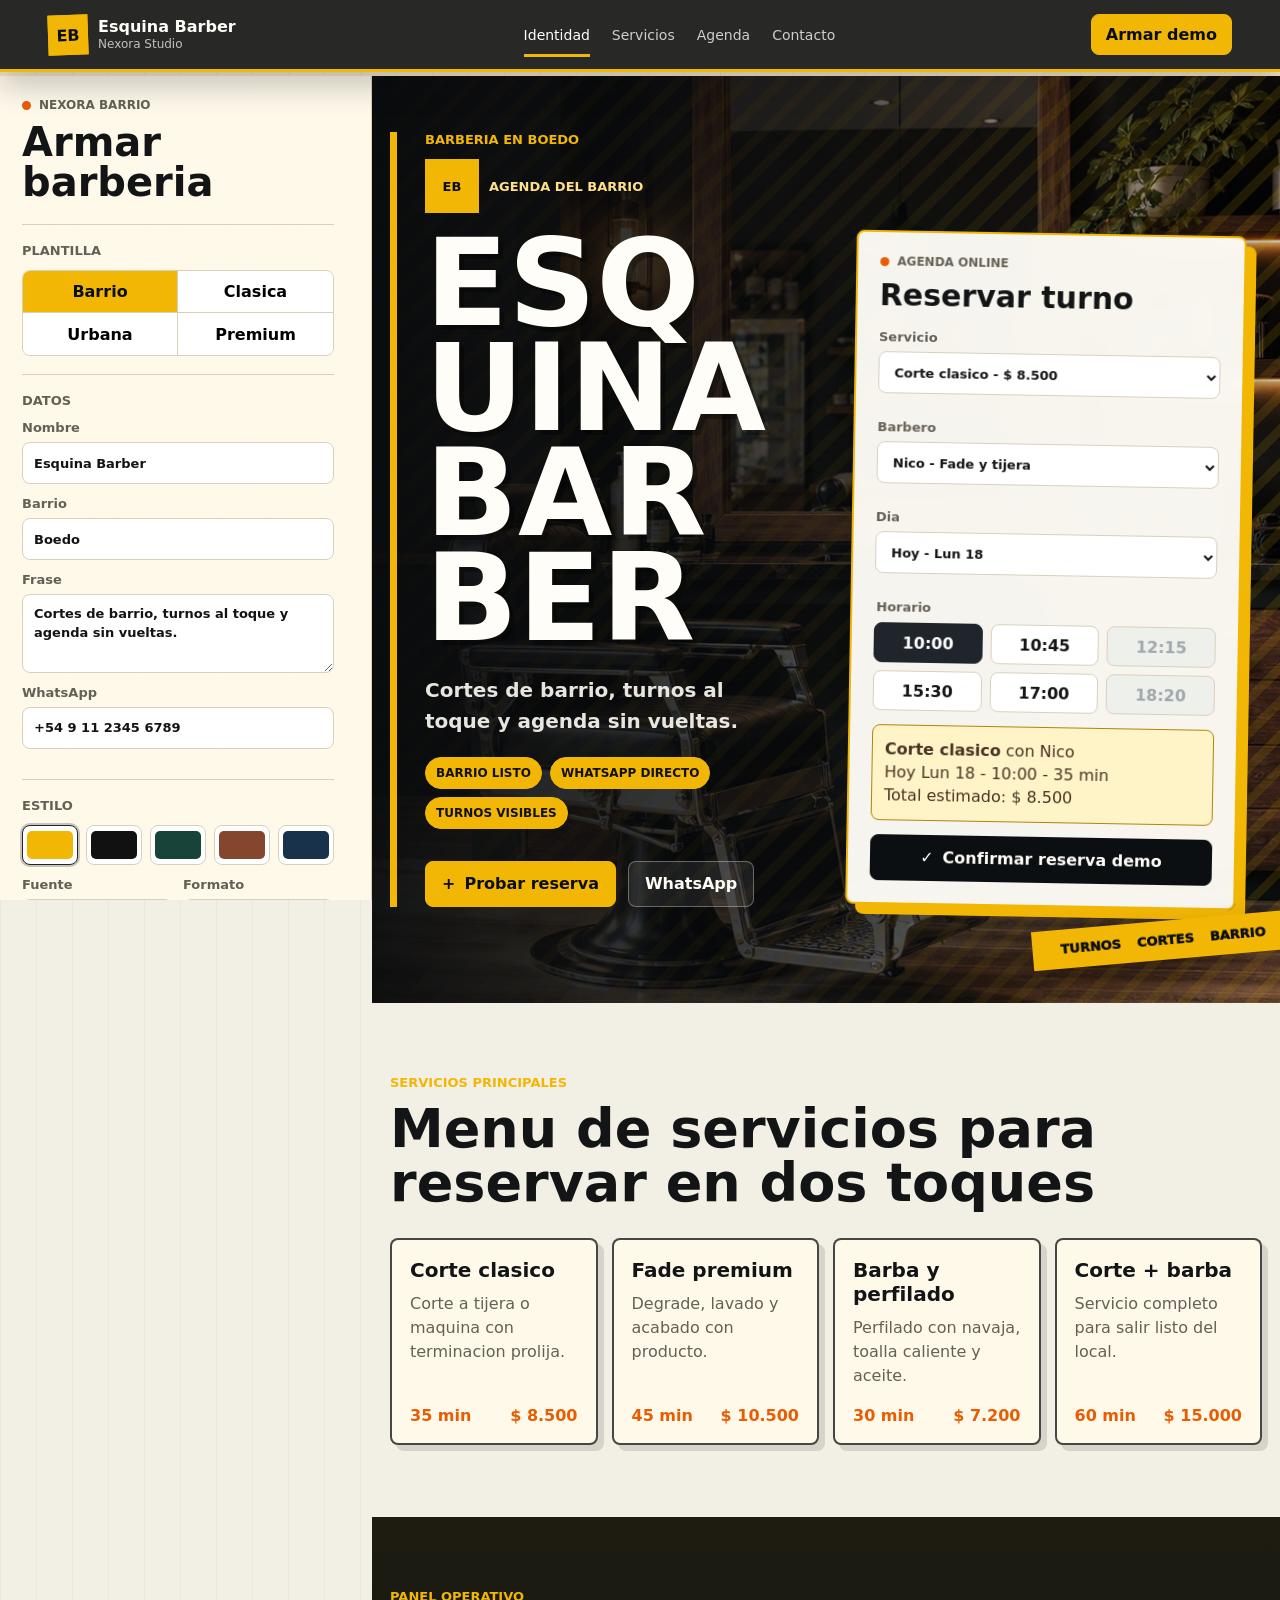
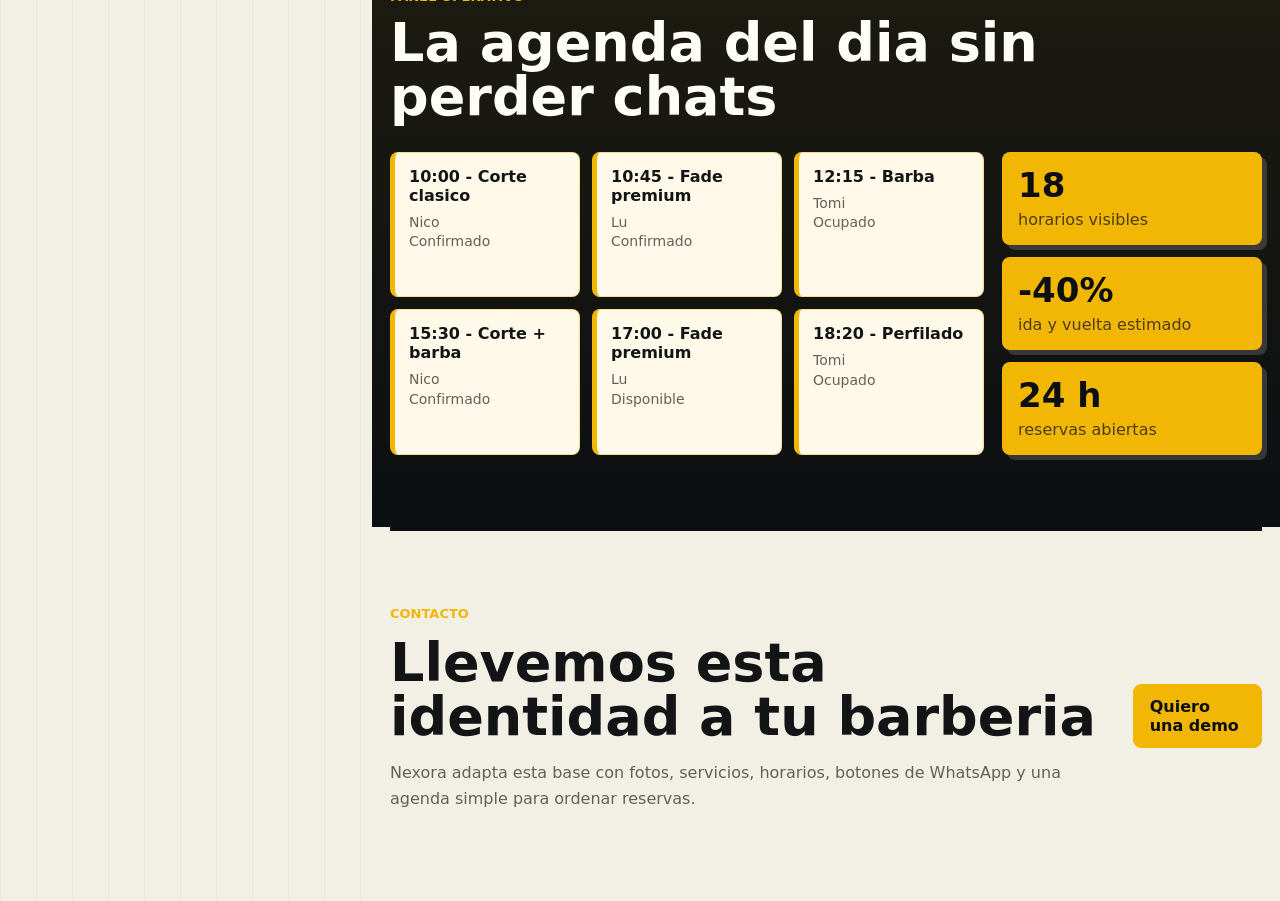
==== commit 497263d9: "Refine barber SPA urban UX" ====
--- a/index.html
+++ b/index.html
@@ -3,42 +3,44 @@
   <head>
     <meta charset="utf-8">
     <meta name="viewport" content="width=device-width, initial-scale=1">
-    <title>Barberia Modelo | Nexora</title>
+    <title>Esquina Barber | Nexora</title>
     <meta
       name="description"
       content="SPA Nexora para barberias: identidad editable, reservas online y demo comercial interactiva."
     >
     <link rel="stylesheet" href="styles.css">
   </head>
-  <body data-theme="verde" data-font="sans" data-layout="split">
+  <body data-theme="barrio" data-font="sans" data-layout="poster">
     <header class="topbar" aria-label="Navegacion principal">
       <a class="brand" href="#preview" aria-label="Ir al inicio">
         <span class="brand-mark" data-logo-mark aria-hidden="true">BM</span>
         <span>
-          <strong data-business-name>Barberia Modelo</strong>
+          <strong data-business-name>Esquina Barber</strong>
           <small>Nexora Studio</small>
         </span>
       </a>
       <nav class="nav-links" aria-label="Secciones">
         <a href="#identidad">Identidad</a>
+        <a href="#servicios">Servicios</a>
         <a href="#agenda">Agenda</a>
         <a href="#contacto">Contacto</a>
       </nav>
-      <a class="topbar-action" href="#identidad">Personalizar</a>
+      <a class="topbar-action" href="#identidad">Armar demo</a>
     </header>
 
     <main class="builder-shell">
       <aside class="builder-panel" id="identidad" aria-labelledby="builder-title">
         <div class="panel-heading">
           <span class="status-dot" aria-hidden="true"></span>
-          <span>Nexora builder</span>
+          <span>Nexora barrio</span>
         </div>
-        <h1 id="builder-title">Armar identidad</h1>
+        <h1 id="builder-title">Armar barberia</h1>
 
         <section class="control-group" aria-labelledby="templates-title">
           <h2 id="templates-title">Plantilla</h2>
           <div class="segmented" role="group" aria-label="Plantillas">
-            <button class="segment is-active" type="button" data-preset="clasica">Clasica</button>
+            <button class="segment is-active" type="button" data-preset="barrio">Barrio</button>
+            <button class="segment" type="button" data-preset="clasica">Clasica</button>
             <button class="segment" type="button" data-preset="urbana">Urbana</button>
             <button class="segment" type="button" data-preset="premium">Premium</button>
           </div>
@@ -48,15 +50,15 @@
           <h2 id="identity-title">Datos</h2>
           <label>
             Nombre
-            <input id="business-name" type="text" value="Barberia Modelo" maxlength="34">
+            <input id="business-name" type="text" value="Esquina Barber" maxlength="34">
           </label>
           <label>
             Barrio
-            <input id="district" type="text" value="Palermo" maxlength="30">
+            <input id="district" type="text" value="Boedo" maxlength="30">
           </label>
           <label>
             Frase
-            <textarea id="tagline" rows="3" maxlength="140">Reservas claras para cortes, barba y perfilado sin tanto ida y vuelta por mensaje.</textarea>
+            <textarea id="tagline" rows="3" maxlength="140">Cortes de barrio, turnos al toque y agenda sin vueltas.</textarea>
           </label>
           <label>
             WhatsApp
@@ -67,11 +69,14 @@
         <section class="control-group" aria-labelledby="style-title">
           <h2 id="style-title">Estilo</h2>
           <div class="swatches" role="group" aria-label="Paletas">
-            <button class="swatch is-active" type="button" data-theme="verde" aria-label="Verde">
-              <span style="background:#174339"></span>
+            <button class="swatch is-active" type="button" data-theme="barrio" aria-label="Barrio">
+              <span style="background:#f2b705"></span>
             </button>
             <button class="swatch" type="button" data-theme="noir" aria-label="Noir">
               <span style="background:#111111"></span>
+            </button>
+            <button class="swatch" type="button" data-theme="verde" aria-label="Verde">
+              <span style="background:#174339"></span>
             </button>
             <button class="swatch" type="button" data-theme="cobre" aria-label="Cobre">
               <span style="background:#84472d"></span>
@@ -93,6 +98,7 @@
             <label>
               Formato
               <select id="layout-style">
+                <option value="poster">Poster</option>
                 <option value="split">Split</option>
                 <option value="editorial">Editorial</option>
                 <option value="compact">Compacto</option>
@@ -123,18 +129,28 @@
         <section class="hero" aria-labelledby="hero-title">
           <div class="hero-media" id="hero-media" aria-hidden="true"></div>
           <div class="hero-shade" aria-hidden="true"></div>
+          <div class="street-strip" aria-hidden="true">
+            <span>turnos</span>
+            <span>cortes</span>
+            <span>barrio</span>
+            <span>barba</span>
+          </div>
           <div class="hero-content">
             <div class="hero-copy">
-              <p class="eyebrow" id="hero-eyebrow">Barberia en Palermo</p>
+              <p class="eyebrow" id="hero-eyebrow">Barberia en Boedo</p>
               <div class="profile-row">
                 <span class="profile-image" data-logo-mark aria-hidden="true">BM</span>
-                <span>Agenda activa</span>
-              </div>
-              <h2 id="hero-title" data-business-name>Barberia Modelo</h2>
+                <span>Agenda del barrio</span>
+              </div>
+              <h2 id="hero-title" data-business-name>Esquina Barber</h2>
               <p id="hero-tagline">
-                Reservas claras para cortes, barba y perfilado sin tanto ida y
-                vuelta por mensaje.
+                Cortes de barrio, turnos al toque y agenda sin vueltas.
               </p>
+              <div class="hero-proof" aria-label="Resumen comercial">
+                <span>Barrio listo</span>
+                <span>WhatsApp directo</span>
+                <span>Turnos visibles</span>
+              </div>
               <div class="hero-actions">
                 <a class="button primary" href="#agenda">
                   <span aria-hidden="true">+</span>
@@ -188,7 +204,7 @@
         <section class="section services" id="servicios" aria-labelledby="services-title">
           <div class="section-heading">
             <p class="eyebrow">Servicios principales</p>
-            <h2 id="services-title">Una carta simple, clara y editable</h2>
+            <h2 id="services-title">Menu de servicios para reservar en dos toques</h2>
           </div>
           <div class="service-grid" id="service-grid"></div>
         </section>
@@ -196,7 +212,7 @@
         <section class="section operations" aria-labelledby="operations-title">
           <div class="section-heading">
             <p class="eyebrow">Panel operativo</p>
-            <h2 id="operations-title">Turnos visibles para el equipo</h2>
+            <h2 id="operations-title">La agenda del dia sin perder chats</h2>
           </div>
           <div class="ops-layout">
             <div class="schedule-board" id="schedule-board" aria-label="Turnos del dia"></div>
@@ -220,10 +236,10 @@
         <section class="section contact" id="contacto" aria-labelledby="contact-title">
           <div>
             <p class="eyebrow">Contacto</p>
-            <h2 id="contact-title">Quiero esta experiencia para mi barberia</h2>
+            <h2 id="contact-title">Llevemos esta identidad a tu barberia</h2>
             <p>
-              Nexora adapta esta base con servicios, fotos, horarios, botones
-              de WhatsApp y una forma simple de ordenar reservas.
+              Nexora adapta esta base con fotos, servicios, horarios, botones
+              de WhatsApp y una agenda simple para ordenar reservas.
             </p>
           </div>
           <a class="button primary" id="mail-link" href="mailto:nexoratecharg@gmail.com?subject=Quiero%20una%20demo%20para%20mi%20barberia">
--- a/styles.css
+++ b/styles.css
@@ -11,6 +11,7 @@
   --accent-soft: #f1dfc9;
   --good: #1e7a53;
   --shadow: 0 24px 80px rgba(11, 20, 18, 0.22);
+  --radius: 8px;
   --font-main: Inter, ui-sans-serif, system-ui, -apple-system, BlinkMacSystemFont,
     "Segoe UI", sans-serif;
 }
@@ -21,12 +22,19 @@
 
 html {
   scroll-behavior: smooth;
+  scroll-padding-top: 88px;
+}
+
+[id] {
+  scroll-margin-top: 88px;
 }
 
 body {
   margin: 0;
   color: var(--ink);
-  background: var(--paper);
+  background:
+    linear-gradient(180deg, rgba(255, 255, 255, 0.18), transparent 420px),
+    var(--paper);
   font-family: var(--font-main);
   overflow-x: hidden;
 }
@@ -47,6 +55,25 @@
   --accent-soft: #f5d8c2;
 }
 
+body[data-theme="barrio"] {
+  --paper: #f2efe5;
+  --panel: #fff9ea;
+  --muted: #656055;
+  --brand: #20252b;
+  --brand-strong: #0c0f12;
+  --accent: #f2b705;
+  --accent-soft: #ffe08a;
+  --good: #e85d04;
+  --line: #d8d0bd;
+}
+
+body[data-theme="barrio"] {
+  background:
+    linear-gradient(180deg, rgba(242, 183, 5, 0.16), transparent 390px),
+    repeating-linear-gradient(90deg, rgba(12, 15, 18, 0.035) 0 1px, transparent 1px 36px),
+    var(--paper);
+}
+
 body[data-theme="azul"] {
   --paper: #eef2f4;
   --brand: #17324a;
@@ -73,6 +100,15 @@
 select,
 textarea {
   font: inherit;
+}
+
+a:focus-visible,
+button:focus-visible,
+input:focus-visible,
+select:focus-visible,
+textarea:focus-visible {
+  outline: 3px solid color-mix(in srgb, var(--accent) 82%, #fff);
+  outline-offset: 3px;
 }
 
 .topbar {
@@ -86,9 +122,14 @@
   min-height: 72px;
   padding: 14px clamp(18px, 4vw, 48px);
   color: #fffdf7;
-  background: rgba(13, 24, 22, 0.78);
+  background: color-mix(in srgb, var(--brand-strong) 88%, transparent);
   backdrop-filter: blur(18px);
   border-bottom: 1px solid rgba(255, 255, 255, 0.12);
+}
+
+body[data-theme="barrio"] .topbar {
+  border-bottom: 3px solid var(--accent);
+  box-shadow: 0 14px 30px rgba(12, 15, 18, 0.22);
 }
 
 .brand {
@@ -117,6 +158,13 @@
   border: 1px solid rgba(255, 255, 255, 0.32);
 }
 
+body[data-theme="barrio"] .brand-mark {
+  color: var(--brand-strong);
+  background: var(--accent);
+  border-color: var(--accent);
+  transform: rotate(-2deg);
+}
+
 .brand strong,
 .brand small {
   display: block;
@@ -145,34 +193,81 @@
   font-size: 14px;
 }
 
+.nav-links a {
+  position: relative;
+  padding: 6px 0;
+}
+
+.nav-links a::after {
+  position: absolute;
+  right: 0;
+  bottom: -8px;
+  left: 0;
+  height: 3px;
+  background: var(--accent);
+  content: "";
+  opacity: 0;
+  transform: scaleX(0.4);
+  transition:
+    opacity 160ms ease,
+    transform 160ms ease;
+}
+
 .nav-links a:hover {
+  color: #fff;
+}
+
+.nav-links a:hover::after,
+.nav-links a.is-active::after {
+  opacity: 1;
+  transform: scaleX(1);
+}
+
+.nav-links a.is-active {
   color: #fff;
 }
 
 .topbar-action {
   padding: 10px 14px;
   border: 1px solid rgba(255, 255, 255, 0.24);
+  border-radius: var(--radius);
   background: rgba(255, 255, 255, 0.08);
   font-weight: 800;
 }
 
+body[data-theme="barrio"] .topbar-action {
+  color: var(--brand-strong);
+  background: var(--accent);
+  border-color: var(--accent);
+}
+
 .builder-shell {
   display: grid;
-  grid-template-columns: minmax(300px, 360px) minmax(0, 1fr);
+  grid-template-columns: minmax(310px, 372px) minmax(0, 1fr);
   gap: 0;
-  padding-top: 72px;
+  padding-top: 76px;
 }
 
 .builder-panel {
   position: sticky;
-  top: 72px;
+  top: 76px;
   z-index: 20;
   align-self: start;
-  height: calc(100vh - 72px);
+  height: calc(100vh - 76px);
   overflow: auto;
   padding: 22px;
-  background: #fffdf7;
+  background:
+    linear-gradient(180deg, rgba(255, 255, 255, 0.94), rgba(255, 253, 247, 0.98)),
+    var(--paper);
   border-right: 1px solid var(--line);
+  scrollbar-gutter: stable;
+}
+
+body[data-theme="barrio"] .builder-panel {
+  background:
+    linear-gradient(180deg, rgba(255, 249, 234, 0.96), rgba(255, 249, 234, 0.98)),
+    repeating-linear-gradient(135deg, rgba(12, 15, 18, 0.045) 0 1px, transparent 1px 18px),
+    var(--paper);
 }
 
 .panel-heading {
@@ -194,8 +289,9 @@
 
 .builder-panel h1 {
   margin: 10px 0 22px;
-  font-size: 34px;
+  font-size: 40px;
   line-height: 1;
+  letter-spacing: 0;
 }
 
 .control-group {
@@ -229,7 +325,17 @@
   color: var(--ink);
   background: #fff;
   border: 1px solid var(--line);
-  border-radius: 6px;
+  border-radius: var(--radius);
+  transition:
+    border-color 160ms ease,
+    box-shadow 160ms ease;
+}
+
+input:focus,
+select:focus,
+textarea:focus {
+  border-color: var(--brand);
+  box-shadow: 0 0 0 3px color-mix(in srgb, var(--accent) 24%, transparent);
 }
 
 textarea {
@@ -241,9 +347,9 @@
 
 .segmented {
   display: grid;
-  grid-template-columns: repeat(3, minmax(0, 1fr));
+  grid-template-columns: repeat(2, minmax(0, 1fr));
   border: 1px solid var(--line);
-  border-radius: 7px;
+  border-radius: var(--radius);
   overflow: hidden;
 }
 
@@ -253,6 +359,7 @@
   padding: 0 6px;
   border: 0;
   border-right: 1px solid var(--line);
+  border-bottom: 1px solid var(--line);
   background: #fff;
   cursor: pointer;
   font-weight: 800;
@@ -265,14 +372,27 @@
   border-right: 0;
 }
 
+.segment:nth-last-child(-n + 2) {
+  border-bottom: 0;
+}
+
+.segment:nth-child(even) {
+  border-right: 0;
+}
+
 .segment.is-active {
   color: #fff;
   background: var(--brand);
 }
 
+body[data-theme="barrio"] .segment.is-active {
+  color: var(--brand-strong);
+  background: var(--accent);
+}
+
 .swatches {
   display: grid;
-  grid-template-columns: repeat(4, minmax(0, 1fr));
+  grid-template-columns: repeat(5, minmax(0, 1fr));
   gap: 8px;
   margin-bottom: 12px;
 }
@@ -281,7 +401,7 @@
   min-height: 40px;
   padding: 4px;
   border: 1px solid var(--line);
-  border-radius: 6px;
+  border-radius: var(--radius);
   background: #fff;
   cursor: pointer;
 }
@@ -289,7 +409,7 @@
 .swatch span {
   display: block;
   height: 28px;
-  border-radius: 4px;
+  border-radius: 5px;
 }
 
 .swatch.is-active {
@@ -325,7 +445,7 @@
   min-height: 46px;
   padding: 12px 16px;
   border: 1px solid transparent;
-  border-radius: 6px;
+  border-radius: var(--radius);
   cursor: pointer;
   font-weight: 900;
   transition:
@@ -347,6 +467,22 @@
   background: var(--brand-strong);
 }
 
+body[data-theme="barrio"] .button.primary {
+  color: var(--brand-strong);
+  background: var(--accent);
+  border-color: var(--accent);
+}
+
+body[data-theme="barrio"] .button.primary:hover {
+  background: var(--accent-soft);
+}
+
+body[data-theme="barrio"] .booking-panel .button.primary {
+  color: #fffdf7;
+  background: var(--brand-strong);
+  border-color: var(--brand-strong);
+}
+
 .button.secondary,
 .button.ghost {
   color: inherit;
@@ -365,13 +501,35 @@
 
 .preview-surface {
   min-width: 0;
+  background: var(--paper);
 }
 
 .hero {
   position: relative;
-  min-height: calc(100vh - 72px);
+  min-height: calc(100vh - 76px);
   overflow: hidden;
   color: #fffdf7;
+}
+
+.street-strip {
+  position: absolute;
+  right: -80px;
+  bottom: 46px;
+  z-index: 2;
+  display: none;
+  gap: 16px;
+  padding: 12px 28px;
+  color: var(--brand-strong);
+  background: var(--accent);
+  font-size: 13px;
+  font-weight: 1000;
+  text-transform: uppercase;
+  transform: rotate(-5deg);
+  box-shadow: 0 14px 30px rgba(0, 0, 0, 0.25);
+}
+
+body[data-theme="barrio"] .street-strip {
+  display: flex;
 }
 
 .hero-media {
@@ -391,6 +549,12 @@
     linear-gradient(0deg, rgba(9, 14, 13, 0.4), rgba(9, 14, 13, 0));
 }
 
+body[data-theme="barrio"] .hero-shade {
+  background:
+    linear-gradient(90deg, rgba(8, 10, 12, 0.96), rgba(8, 10, 12, 0.7) 52%, rgba(8, 10, 12, 0.18)),
+    repeating-linear-gradient(135deg, rgba(242, 183, 5, 0.16) 0 9px, transparent 9px 24px);
+}
+
 .hero-content {
   position: relative;
   z-index: 1;
@@ -399,13 +563,19 @@
   align-items: center;
   gap: clamp(24px, 5vw, 72px);
   width: min(1120px, calc(100% - 36px));
-  min-height: calc(100vh - 72px);
+  min-height: calc(100vh - 76px);
   margin: 0 auto;
   padding: 56px 0;
 }
 
 .hero-copy {
   max-width: 660px;
+}
+
+body[data-theme="barrio"] .hero-copy {
+  max-width: 720px;
+  padding-left: clamp(16px, 2.6vw, 28px);
+  border-left: 7px solid var(--accent);
 }
 
 .profile-row {
@@ -413,16 +583,26 @@
   align-items: center;
   gap: 10px;
   margin-bottom: 18px;
-  color: rgba(255, 253, 247, 0.78);
+  color: rgba(255, 253, 247, 0.82);
   font-size: 13px;
   font-weight: 900;
   text-transform: uppercase;
+}
+
+body[data-theme="barrio"] .profile-row {
+  color: var(--accent-soft);
 }
 
 .profile-image {
   width: 54px;
   height: 54px;
   border: 1px solid rgba(255, 255, 255, 0.35);
+}
+
+body[data-theme="barrio"] .profile-image {
+  color: var(--brand-strong);
+  background-color: var(--accent);
+  border-color: var(--accent);
 }
 
 .eyebrow {
@@ -433,12 +613,22 @@
   text-transform: uppercase;
 }
 
-.hero h2 {
+body[data-theme="barrio"] .eyebrow {
+  color: var(--accent);
+}
+
+.hero-copy h2 {
   margin: 0;
   font-size: clamp(56px, 8vw, 104px);
   line-height: 0.92;
   letter-spacing: 0;
+  font-weight: 900;
   overflow-wrap: anywhere;
+  text-wrap: balance;
+}
+
+body[data-theme="barrio"] .hero-copy h2 {
+  text-shadow: 5px 5px 0 rgba(0, 0, 0, 0.32);
 }
 
 .hero-copy p:not(.eyebrow) {
@@ -449,6 +639,35 @@
   line-height: 1.55;
 }
 
+body[data-theme="barrio"] .hero-copy p:not(.eyebrow) {
+  color: rgba(255, 253, 247, 0.9);
+  font-weight: 700;
+}
+
+.hero-proof {
+  display: flex;
+  flex-wrap: wrap;
+  gap: 8px;
+  margin-top: 20px;
+}
+
+.hero-proof span {
+  padding: 8px 10px;
+  border: 1px solid rgba(255, 255, 255, 0.18);
+  border-radius: 999px;
+  color: rgba(255, 253, 247, 0.82);
+  background: rgba(255, 255, 255, 0.08);
+  font-size: 12px;
+  font-weight: 900;
+  text-transform: uppercase;
+}
+
+body[data-theme="barrio"] .hero-proof span {
+  color: #111;
+  background: var(--accent);
+  border-color: var(--accent);
+}
+
 .hero-actions {
   display: flex;
   flex-wrap: wrap;
@@ -473,17 +692,42 @@
   min-height: 720px;
 }
 
-body[data-layout="compact"] .hero h2 {
+body[data-layout="compact"] .hero-copy h2 {
   font-size: clamp(44px, 7vw, 78px);
+}
+
+body[data-layout="poster"] .hero-content {
+  grid-template-columns: minmax(0, 0.95fr) minmax(330px, 390px);
+  align-items: end;
+  padding-bottom: 96px;
+}
+
+body[data-layout="poster"] .hero-copy h2 {
+  max-width: 760px;
+  font-size: clamp(64px, 10vw, 122px);
+  line-height: 0.86;
+  text-transform: uppercase;
+}
+
+body[data-layout="poster"] .booking-panel {
+  transform: rotate(1deg);
 }
 
 .booking-panel {
   padding: 22px;
   color: var(--ink);
-  background: rgba(255, 253, 247, 0.94);
+  background: rgba(255, 253, 247, 0.96);
   border: 1px solid rgba(255, 253, 247, 0.48);
-  border-radius: 8px;
+  border-radius: var(--radius);
   box-shadow: var(--shadow);
+  backdrop-filter: blur(14px);
+}
+
+body[data-theme="barrio"] .booking-panel {
+  border: 2px solid var(--accent);
+  box-shadow:
+    10px 10px 0 var(--accent),
+    var(--shadow);
 }
 
 .booking-panel h2 {
@@ -520,7 +764,7 @@
 .time-option {
   min-height: 40px;
   border: 1px solid var(--line);
-  border-radius: 6px;
+  border-radius: var(--radius);
   color: var(--ink);
   background: #fff;
   cursor: pointer;
@@ -544,10 +788,15 @@
   min-height: 66px;
   padding: 12px;
   border: 1px solid #eadccb;
-  border-radius: 6px;
+  border-radius: var(--radius);
   background: #fff8ed;
   color: #4b3422;
   line-height: 1.45;
+}
+
+body[data-theme="barrio"] .summary {
+  border-color: color-mix(in srgb, var(--accent) 70%, var(--brand-strong));
+  background: #fff3c8;
 }
 
 .section {
@@ -581,10 +830,27 @@
 
 .service-item {
   min-height: 172px;
+  display: flex;
+  flex-direction: column;
   padding: 18px;
   border: 1px solid var(--line);
-  border-radius: 8px;
+  border-radius: var(--radius);
   background: var(--panel);
+  transition:
+    transform 160ms ease,
+    box-shadow 160ms ease,
+    border-color 160ms ease;
+}
+
+body[data-theme="barrio"] .service-item {
+  border: 2px solid rgba(12, 15, 18, 0.76);
+  box-shadow: 6px 6px 0 rgba(12, 15, 18, 0.12);
+}
+
+.service-item:hover {
+  transform: translateY(-2px);
+  border-color: color-mix(in srgb, var(--brand) 45%, var(--line));
+  box-shadow: 0 18px 42px rgba(17, 20, 22, 0.08);
 }
 
 .service-item h3 {
@@ -602,8 +868,13 @@
   display: flex;
   justify-content: space-between;
   gap: 10px;
+  margin-top: auto;
   color: var(--brand);
   font-weight: 900;
+}
+
+body[data-theme="barrio"] .service-meta {
+  color: var(--good);
 }
 
 .operations {
@@ -613,6 +884,17 @@
   background: color-mix(in srgb, var(--paper) 74%, var(--brand) 8%);
 }
 
+body[data-theme="barrio"] .operations {
+  color: #fffdf7;
+  background:
+    linear-gradient(180deg, rgba(242, 183, 5, 0.08), transparent),
+    var(--brand-strong);
+}
+
+body[data-theme="barrio"] .operations .eyebrow {
+  color: var(--accent);
+}
+
 .ops-layout {
   display: grid;
   grid-template-columns: minmax(0, 1fr) 260px;
@@ -631,7 +913,14 @@
   padding: 14px;
   border: 1px solid color-mix(in srgb, var(--line) 70%, var(--brand) 20%);
   border-left: 5px solid var(--brand);
-  border-radius: 8px;
+  border-radius: var(--radius);
+  background: var(--panel);
+}
+
+body[data-theme="barrio"] .appointment {
+  color: var(--ink);
+  border-color: rgba(242, 183, 5, 0.42);
+  border-left-color: var(--accent);
   background: var(--panel);
 }
 
@@ -657,9 +946,15 @@
 
 .metrics div {
   padding: 16px;
-  border-radius: 8px;
+  border-radius: var(--radius);
   background: var(--brand);
   color: #fffdf7;
+}
+
+body[data-theme="barrio"] .metrics div {
+  color: var(--brand-strong);
+  background: var(--accent);
+  box-shadow: 5px 5px 0 rgba(255, 253, 247, 0.16);
 }
 
 .metrics strong,
@@ -675,6 +970,10 @@
 .metrics span {
   margin-top: 8px;
   color: rgba(255, 253, 247, 0.76);
+}
+
+body[data-theme="barrio"] .metrics span {
+  color: rgba(12, 15, 18, 0.72);
 }
 
 .contact {
@@ -682,6 +981,11 @@
   align-items: center;
   justify-content: space-between;
   gap: 28px;
+  border-top: 1px solid var(--line);
+}
+
+body[data-theme="barrio"] .contact {
+  border-top: 4px solid var(--brand-strong);
 }
 
 .contact p {
@@ -697,7 +1001,7 @@
   z-index: 40;
   max-width: min(420px, calc(100% - 36px));
   padding: 14px 16px;
-  border-radius: 8px;
+  border-radius: var(--radius);
   color: #fff;
   background: var(--brand-strong);
   box-shadow: var(--shadow);
@@ -732,8 +1036,24 @@
     padding-top: 56px;
   }
 
+  body[data-layout="poster"] .hero-content {
+    grid-template-columns: 1fr;
+    align-items: center;
+    padding-bottom: 56px;
+  }
+
+  body[data-layout="poster"] .booking-panel {
+    transform: none;
+  }
+
   .booking-panel {
     max-width: 560px;
+  }
+
+  body[data-theme="barrio"] .booking-panel {
+    box-shadow:
+      7px 7px 0 var(--accent),
+      var(--shadow);
   }
 
   .service-grid,
@@ -749,6 +1069,14 @@
 }
 
 @media (max-width: 680px) {
+  html {
+    scroll-padding-top: 76px;
+  }
+
+  [id] {
+    scroll-margin-top: 76px;
+  }
+
   .topbar {
     min-height: 66px;
   }
@@ -767,7 +1095,7 @@
   }
 
   .builder-shell {
-    padding-top: 66px;
+    padding-top: 70px;
   }
 
   .builder-panel {
@@ -794,6 +1122,10 @@
 
   .segment:last-child {
     border-bottom: 0;
+  }
+
+  .segment:nth-last-child(-n + 2) {
+    border-bottom: 1px solid var(--line);
   }
 
   .swatches {
@@ -810,8 +1142,25 @@
     padding: 36px 0;
   }
 
-  .hero h2 {
+  .hero-copy h2 {
     font-size: 50px;
+  }
+
+  body[data-layout="poster"] .hero-copy h2 {
+    font-size: 54px;
+  }
+
+  .street-strip {
+    display: none;
+  }
+
+  body[data-theme="barrio"] .street-strip {
+    display: none;
+  }
+
+  body[data-theme="barrio"] .hero-copy {
+    padding-left: 14px;
+    border-left-width: 5px;
   }
 
   .hero-copy p:not(.eyebrow) {
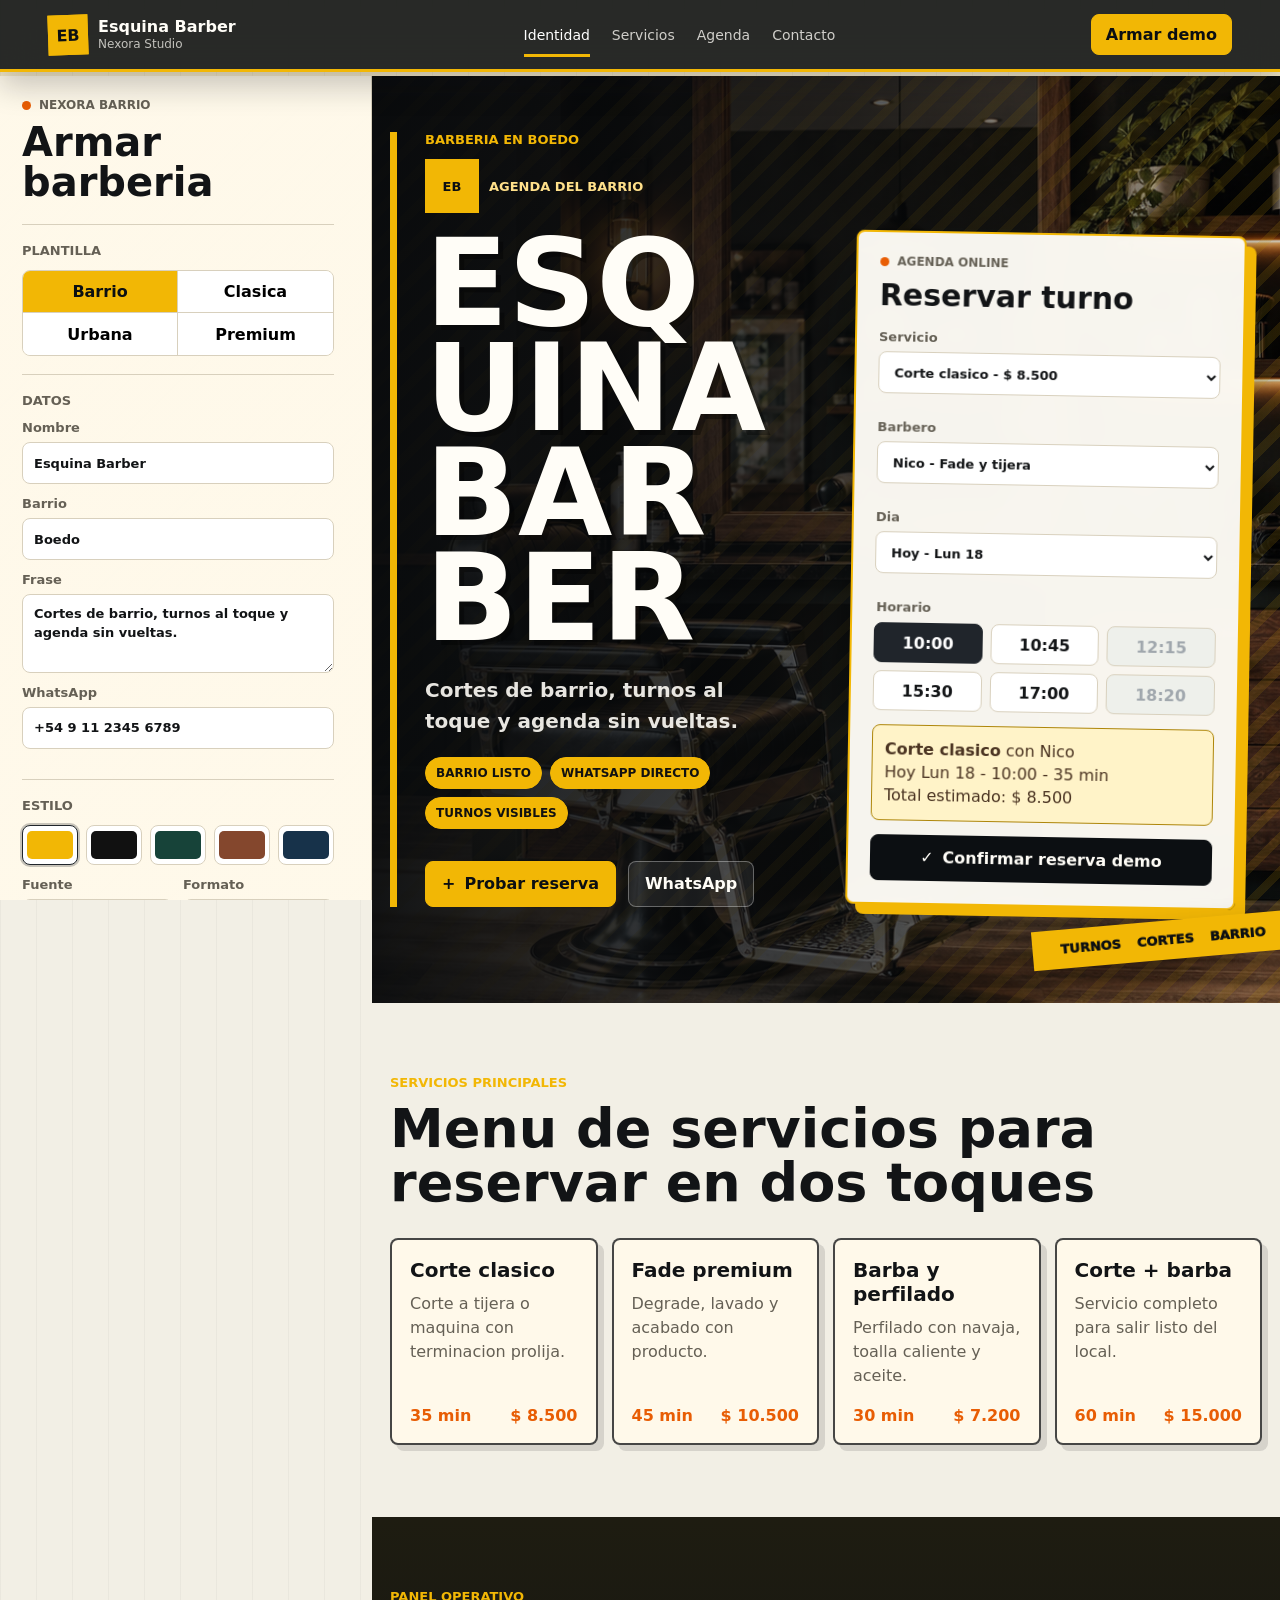
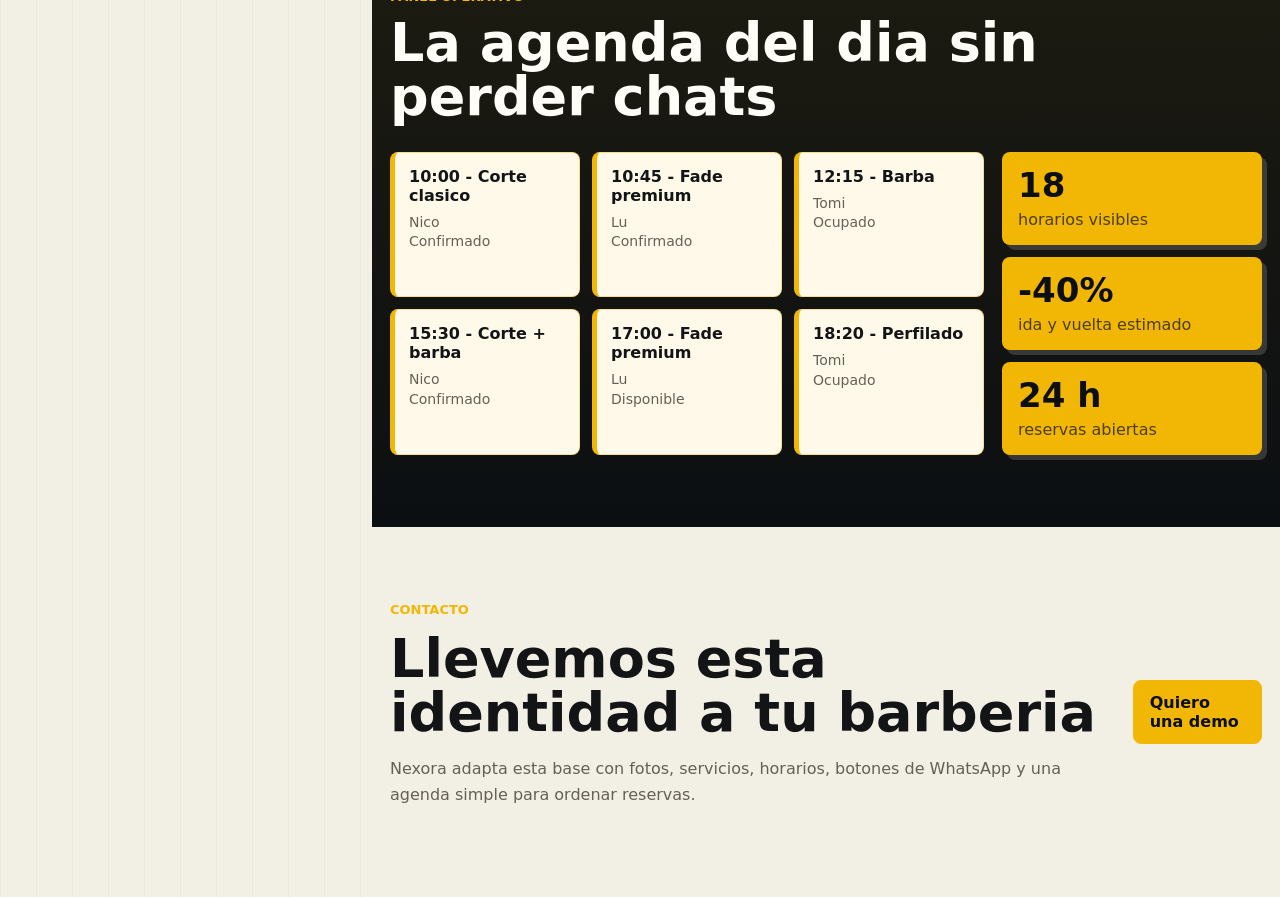
==== commit 102b0da6: "Fix contact section transition" ====
--- a/index.html
+++ b/index.html
@@ -8,7 +8,7 @@
       name="description"
       content="SPA Nexora para barberias: identidad editable, reservas online y demo comercial interactiva."
     >
-    <link rel="stylesheet" href="styles.css">
+    <link rel="stylesheet" href="styles.css?v=20260518b">
   </head>
   <body data-theme="barrio" data-font="sans" data-layout="poster">
     <header class="topbar" aria-label="Navegacion principal">
@@ -251,6 +251,6 @@
 
     <div class="toast" id="toast" role="status" aria-live="polite"></div>
 
-    <script src="app.js"></script>
+    <script src="app.js?v=20260518b"></script>
   </body>
 </html>
--- a/styles.css
+++ b/styles.css
@@ -977,15 +977,15 @@
 }
 
 .contact {
+  width: 100%;
+  margin: 0;
+  padding-right: max(18px, calc((100% - 1120px) / 2));
+  padding-left: max(18px, calc((100% - 1120px) / 2));
   display: flex;
   align-items: center;
   justify-content: space-between;
   gap: 28px;
-  border-top: 1px solid var(--line);
-}
-
-body[data-theme="barrio"] .contact {
-  border-top: 4px solid var(--brand-strong);
+  background: var(--paper);
 }
 
 .contact p {
@@ -1198,4 +1198,9 @@
     width: min(520px, calc(100% - 24px));
     padding: 54px 0;
   }
-}
+
+  .contact {
+    width: 100%;
+    padding: 54px 12px;
+  }
+}
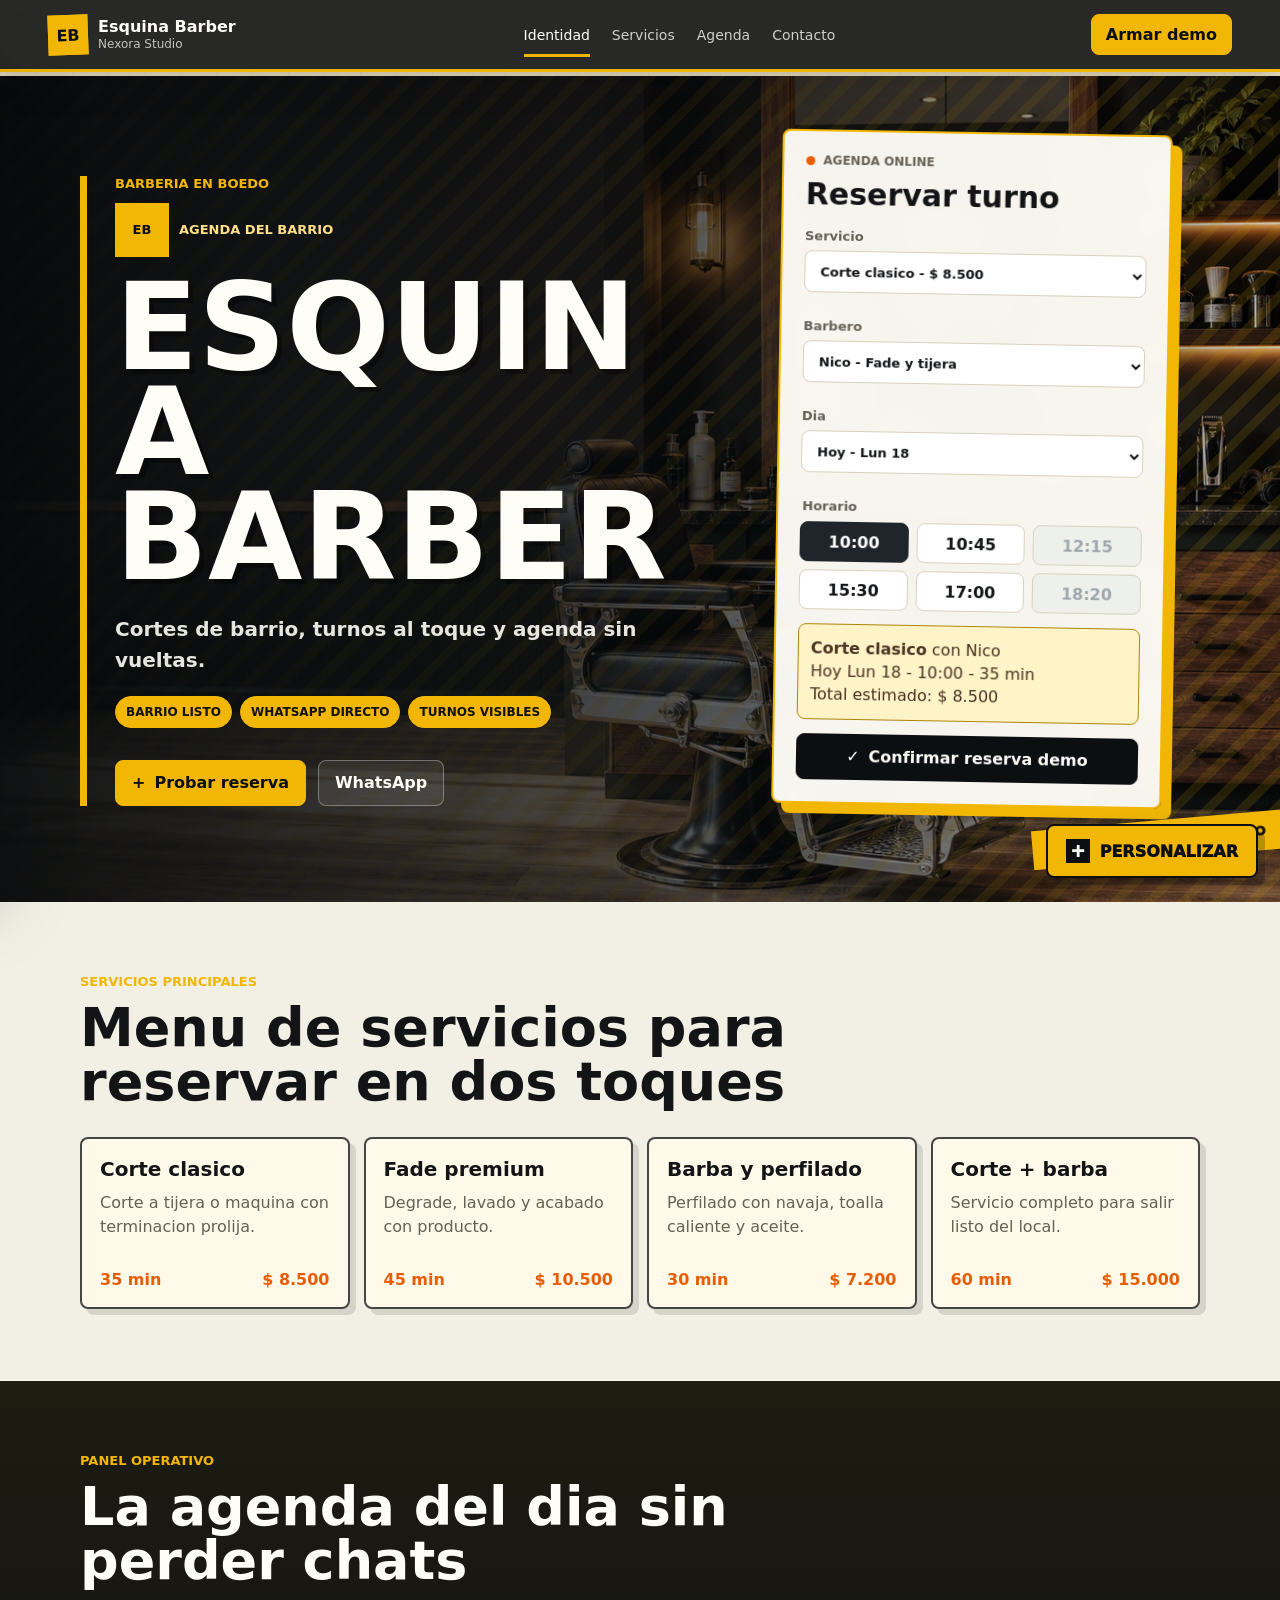
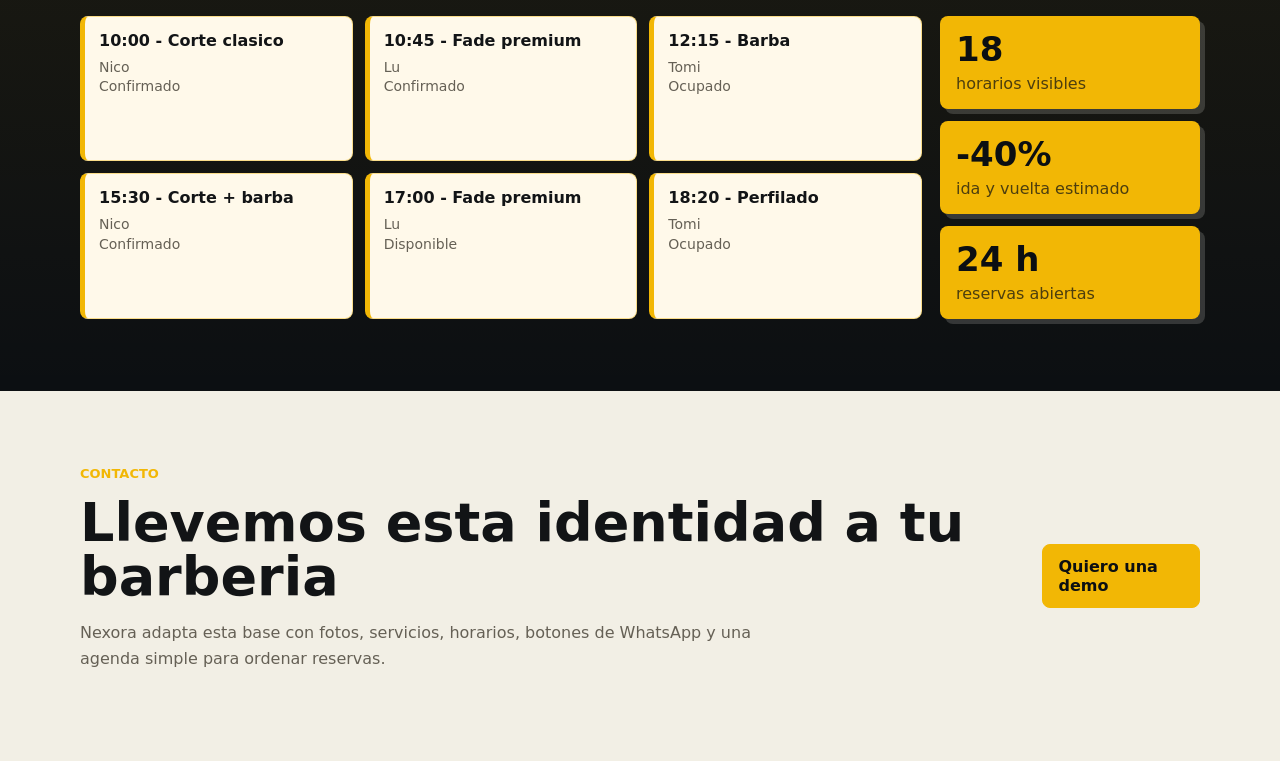
==== commit 3442e661: "Make barber builder a hidden drawer" ====
--- a/index.html
+++ b/index.html
@@ -8,7 +8,7 @@
       name="description"
       content="SPA Nexora para barberias: identidad editable, reservas online y demo comercial interactiva."
     >
-    <link rel="stylesheet" href="styles.css?v=20260518b">
+    <link rel="stylesheet" href="styles.css?v=20260518c">
   </head>
   <body data-theme="barrio" data-font="sans" data-layout="poster">
     <header class="topbar" aria-label="Navegacion principal">
@@ -25,16 +25,21 @@
         <a href="#agenda">Agenda</a>
         <a href="#contacto">Contacto</a>
       </nav>
-      <a class="topbar-action" href="#identidad">Armar demo</a>
+      <a class="topbar-action" href="#identidad" data-builder-open>Armar demo</a>
     </header>
 
     <main class="builder-shell">
-      <aside class="builder-panel" id="identidad" aria-labelledby="builder-title">
-        <div class="panel-heading">
-          <span class="status-dot" aria-hidden="true"></span>
-          <span>Nexora barrio</span>
+      <aside class="builder-panel" id="identidad" aria-labelledby="builder-title" aria-hidden="true">
+        <div class="builder-panel-header">
+          <div>
+            <div class="panel-heading">
+              <span class="status-dot" aria-hidden="true"></span>
+              <span>Nexora barrio</span>
+            </div>
+            <h1 id="builder-title">Armar barberia</h1>
+          </div>
+          <button class="icon-button" type="button" data-builder-close aria-label="Cerrar editor">x</button>
         </div>
-        <h1 id="builder-title">Armar barberia</h1>
 
         <section class="control-group" aria-labelledby="templates-title">
           <h2 id="templates-title">Plantilla</h2>
@@ -125,6 +130,16 @@
         </div>
       </aside>
 
+      <button class="builder-toggle" type="button" data-builder-open aria-expanded="false" aria-controls="identidad">
+        <span aria-hidden="true">+</span>
+        Personalizar
+      </button>
+      <div class="builder-callout" data-builder-callout>
+        <strong>Tu demo, tu barrio</strong>
+        <button type="button" data-builder-open>Abrir editor</button>
+      </div>
+      <div class="drawer-scrim" data-builder-close aria-hidden="true"></div>
+
       <div class="preview-surface" id="preview">
         <section class="hero" aria-labelledby="hero-title">
           <div class="hero-media" id="hero-media" aria-hidden="true"></div>
@@ -251,6 +266,6 @@
 
     <div class="toast" id="toast" role="status" aria-live="polite"></div>
 
-    <script src="app.js?v=20260518b"></script>
+    <script src="app.js?v=20260518c"></script>
   </body>
 </html>
--- a/styles.css
+++ b/styles.css
@@ -242,17 +242,16 @@
 }
 
 .builder-shell {
-  display: grid;
-  grid-template-columns: minmax(310px, 372px) minmax(0, 1fr);
-  gap: 0;
+  display: block;
   padding-top: 76px;
 }
 
 .builder-panel {
-  position: sticky;
+  position: fixed;
   top: 76px;
-  z-index: 20;
-  align-self: start;
+  left: -420px;
+  z-index: 50;
+  width: min(388px, calc(100vw - 20px));
   height: calc(100vh - 76px);
   overflow: auto;
   padding: 22px;
@@ -260,7 +259,9 @@
     linear-gradient(180deg, rgba(255, 255, 255, 0.94), rgba(255, 253, 247, 0.98)),
     var(--paper);
   border-right: 1px solid var(--line);
+  box-shadow: 28px 0 70px rgba(12, 15, 18, 0.26);
   scrollbar-gutter: stable;
+  transition: none;
 }
 
 body[data-theme="barrio"] .builder-panel {
@@ -268,6 +269,32 @@
     linear-gradient(180deg, rgba(255, 249, 234, 0.96), rgba(255, 249, 234, 0.98)),
     repeating-linear-gradient(135deg, rgba(12, 15, 18, 0.045) 0 1px, transparent 1px 18px),
     var(--paper);
+}
+
+body.builder-open .builder-panel {
+  left: 0;
+}
+
+.builder-panel-header {
+  display: flex;
+  align-items: flex-start;
+  justify-content: space-between;
+  gap: 14px;
+}
+
+.icon-button {
+  display: grid;
+  place-items: center;
+  width: 38px;
+  height: 38px;
+  border: 1px solid var(--line);
+  border-radius: var(--radius);
+  color: var(--ink);
+  background: #fff;
+  cursor: pointer;
+  font-size: 18px;
+  font-weight: 900;
+  line-height: 1;
 }
 
 .panel-heading {
@@ -292,6 +319,125 @@
   font-size: 40px;
   line-height: 1;
   letter-spacing: 0;
+}
+
+.builder-toggle {
+  position: fixed;
+  right: 22px;
+  bottom: 22px;
+  z-index: 38;
+  display: inline-flex;
+  align-items: center;
+  gap: 10px;
+  min-height: 50px;
+  padding: 13px 18px;
+  border: 2px solid var(--brand-strong);
+  border-radius: var(--radius);
+  color: var(--brand-strong);
+  background: var(--accent);
+  box-shadow: 7px 7px 0 rgba(12, 15, 18, 0.24);
+  cursor: pointer;
+  font-weight: 1000;
+  text-transform: uppercase;
+}
+
+.builder-toggle span {
+  display: grid;
+  place-items: center;
+  width: 24px;
+  height: 24px;
+  color: #fffdf7;
+  background: var(--brand-strong);
+  font-size: 18px;
+  line-height: 1;
+}
+
+.builder-callout {
+  position: fixed;
+  top: 98px;
+  left: 22px;
+  z-index: 37;
+  width: min(260px, calc(100vw - 44px));
+  padding: 14px;
+  color: var(--brand-strong);
+  background: var(--panel);
+  border: 2px solid var(--brand-strong);
+  border-radius: var(--radius);
+  box-shadow: 7px 7px 0 var(--accent);
+  animation: callout-pop 1800ms ease-in-out infinite;
+}
+
+.builder-callout::after {
+  position: absolute;
+  bottom: auto;
+  top: -10px;
+  left: 24px;
+  width: 16px;
+  height: 16px;
+  background: var(--panel);
+  border-top: 2px solid var(--brand-strong);
+  border-left: 2px solid var(--brand-strong);
+  content: "";
+  transform: rotate(45deg);
+}
+
+.builder-callout strong {
+  display: block;
+  margin-bottom: 10px;
+  font-size: 15px;
+}
+
+.builder-callout button {
+  min-height: 34px;
+  padding: 7px 10px;
+  border: 0;
+  border-radius: 6px;
+  color: #fffdf7;
+  background: var(--brand-strong);
+  cursor: pointer;
+  font-weight: 900;
+}
+
+body.builder-open .builder-callout {
+  opacity: 0;
+  pointer-events: none;
+}
+
+body.builder-callout-hidden .builder-callout {
+  opacity: 0;
+  pointer-events: none;
+  transform: translateY(-8px);
+}
+
+body.builder-open .builder-toggle {
+  transform: translateY(92px);
+  pointer-events: none;
+}
+
+.drawer-scrim {
+  position: fixed;
+  inset: 76px 0 0;
+  z-index: 45;
+  background: rgba(12, 15, 18, 0.48);
+  opacity: 0;
+  pointer-events: none;
+  transition: opacity 180ms ease;
+}
+
+body.builder-open .drawer-scrim {
+  opacity: 1;
+  pointer-events: auto;
+}
+
+@keyframes callout-pop {
+  0%,
+  100% {
+    transform: translateY(0);
+  }
+
+  50% {
+    transform: translateY(-5px);
+  }
 }
 
 .control-group {
@@ -881,6 +1027,7 @@
   width: 100%;
   padding-right: max(18px, calc((100% - 1120px) / 2));
   padding-left: max(18px, calc((100% - 1120px) / 2));
+  overflow: hidden;
   background: color-mix(in srgb, var(--paper) 74%, var(--brand) 8%);
 }
 
@@ -1019,16 +1166,9 @@
 }
 
 @media (max-width: 1080px) {
-  .builder-shell {
-    grid-template-columns: 1fr;
-  }
-
   .builder-panel {
-    position: relative;
-    top: 0;
-    height: auto;
-    border-right: 0;
-    border-bottom: 1px solid var(--line);
+    top: 72px;
+    height: calc(100vh - 72px);
   }
 
   .hero-content {
@@ -1099,11 +1239,32 @@
   }
 
   .builder-panel {
+    top: 70px;
+    width: min(360px, calc(100vw - 16px));
+    height: calc(100vh - 70px);
     padding: 18px 12px;
   }
 
   .builder-panel h1 {
     font-size: 30px;
+  }
+
+  .builder-toggle {
+    right: 12px;
+    bottom: 12px;
+    left: 12px;
+    justify-content: center;
+  }
+
+  .builder-callout {
+    top: 84px;
+    right: 12px;
+    left: 12px;
+    width: auto;
+  }
+
+  .drawer-scrim {
+    inset: 70px 0 0;
   }
 
   .split-controls,
